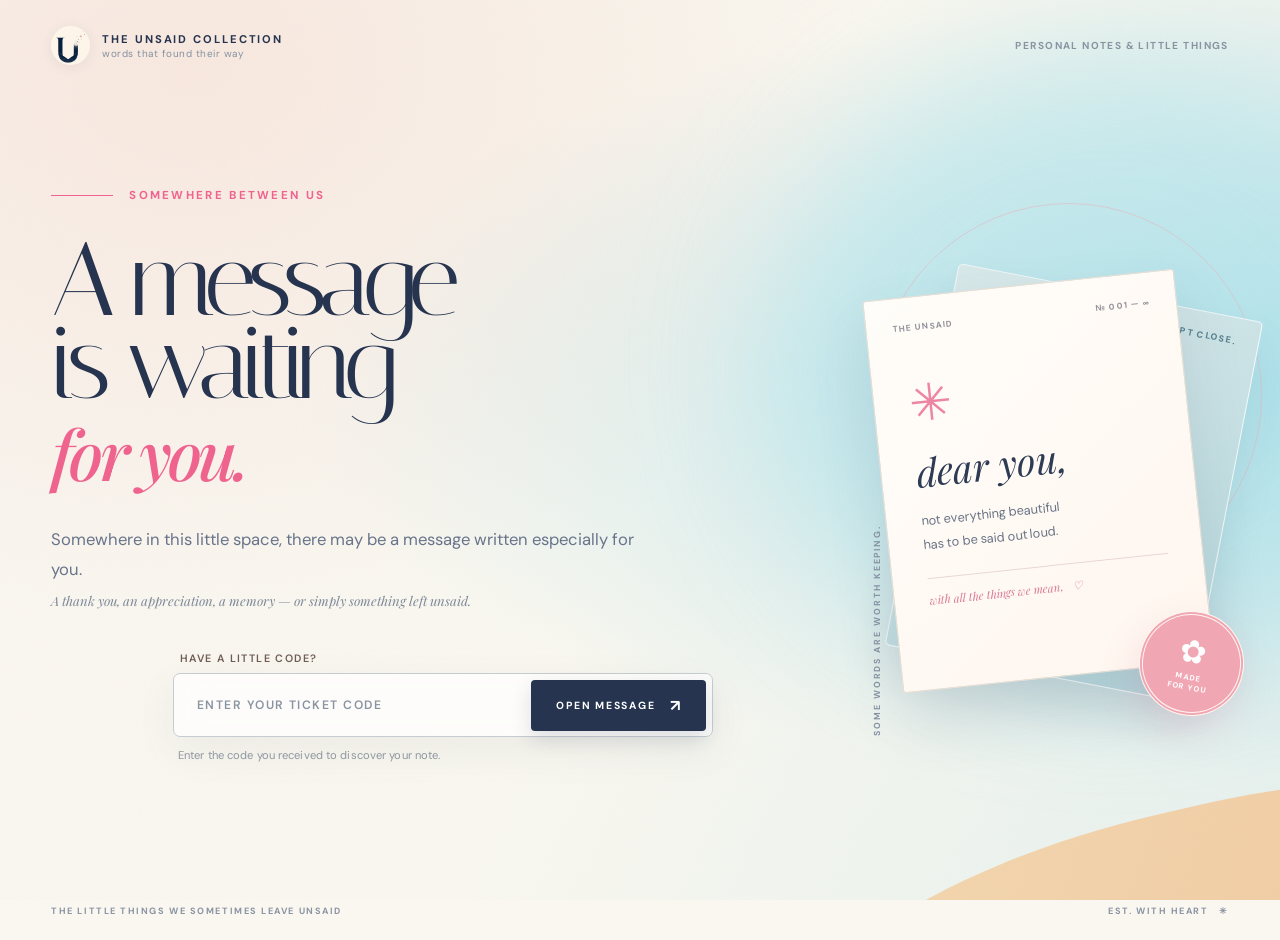
==== index.html @ 42da6a8a "Add files via upload" ====
<!DOCTYPE html>
<html lang="en">
<head>
  <meta charset="UTF-8" />
  <meta name="viewport" content="width=device-width, initial-scale=1.0" />
  <meta name="description" content="Somewhere between us, there may be a message written especially for you. Welcome to The Unsaid Collection." />
  <meta name="theme-color" content="#f8f4ee" />
  <link rel="icon" type="image/png" sizes="32x32" href="assets/branding/favicon-32.png" />
  <link rel="apple-touch-icon" href="assets/branding/favicon-192.png" />
  <title>The Unsaid Collection — A Message for You</title>
  <link rel="preconnect" href="https://fonts.googleapis.com" />
  <link rel="preconnect" href="https://fonts.gstatic.com" crossorigin />
  <link href="https://fonts.googleapis.com/css2?family=DM+Sans:wght@400;500;600;700&family=Italiana&family=Playfair+Display:ital,wght@0,400;0,500;0,600;1,500;1,600&display=swap" rel="stylesheet" />
  <link rel="stylesheet" href="css/style.css?v=unsaid-20261031" />
  <link rel="stylesheet" href="css/landing-v2.css?v=unsaid-20261031" />
  <link rel="stylesheet" href="css/unsaid-redesign.css?v=unsaid-20261031" />
</head>
<body class="landing-page dream-gate unsaid-landing">
  <div class="unsaid-atmosphere" aria-hidden="true">
    <span class="atmosphere-wash"></span>
    <span class="atmosphere-peach"></span>
    <span class="atmosphere-grain"></span>
  </div>

  <header class="dream-header unsaid-header">
    <a class="dream-brand unsaid-brand" href="index.html" aria-label="The Unsaid Collection home">
      <img class="unsaid-brand-mark" src="assets/branding/unsent-mark.png" alt="" />
      <span class="dream-brand-copy"><strong>THE UNSAID COLLECTION</strong><small>words that found their way</small></span>
    </a>
    <span class="dream-edition unsaid-edition">PERSONAL NOTES & LITTLE THINGS</span>
  </header>

  <main class="dream-main unsaid-main">
    <section class="dream-copy unsaid-copy" aria-labelledby="page-title">
      <p class="dream-kicker unsaid-kicker"><span aria-hidden="true"></span>SOMEWHERE BETWEEN US</p>
      <h1 id="page-title">A message<br />is waiting<br /><em>for you.</em></h1>
      <p class="dream-description unsaid-description">Somewhere in this little space, there may be a message written especially for you.</p>
      <p class="unsaid-whisper">A thank you, an appreciation, a memory — or simply something left unsaid.</p>

      <form id="inviteForm" class="invite-form dream-form unsaid-form" novalidate>
        <label for="inviteCode" class="unsaid-input-label">HAVE A LITTLE CODE?</label>
        <p id="formMessage" class="form-message dream-feedback" role="status" aria-live="polite"></p>
        <div class="input-wrap dream-input unsaid-input">
          <input id="inviteCode" name="inviteCode" type="text" inputmode="text" autocomplete="off" autocapitalize="characters" spellcheck="false" placeholder="ENTER YOUR TICKET CODE" maxlength="30" aria-describedby="formMessage" />
          <button id="submitButton" type="submit" aria-label="Open your message">
            <span class="button-label">OPEN MESSAGE</span><span class="button-arrow" aria-hidden="true">↗</span>
          </button>
        </div>
        <p class="unsaid-form-note">Enter the code you received to discover your note.</p>
      </form>
    </section>

    <aside class="unsaid-art" aria-hidden="true">
      <span class="unsaid-art-orbit"></span>
      <div class="unsaid-postcard-back"><span>WORDS, KEPT CLOSE.</span></div>
      <div class="unsaid-postcard">
        <div class="postcard-heading"><span>THE UNSAID</span><span>№ 001 — ∞</span></div>
        <div class="postcard-flower">✳</div>
        <div class="postcard-script">dear you,</div>
        <p>not everything beautiful<br />has to be said out loud.</p>
        <div class="postcard-rule"></div>
        <span class="postcard-signoff">with all the things we mean, &nbsp; ♡</span>
      </div>
      <div class="unsaid-art-seal"><span>✿</span><small>MADE<br />FOR YOU</small></div>
      <div class="unsaid-art-caption">SOME WORDS ARE WORTH KEEPING.</div>
    </aside>
  </main>

  <footer class="unsaid-footer"><span>THE LITTLE THINGS WE SOMETIMES LEAVE UNSAID</span><span>EST. WITH HEART &nbsp; ✳</span></footer>

  <div id="successOverlay" class="success-overlay dream-success" aria-hidden="true">
    <div class="success-portal" aria-hidden="true"><span class="success-orbit orbit-one"></span><span class="success-orbit orbit-two"></span><span class="success-star">✦</span></div>
    <div class="success-card"><p class="success-kicker">A NOTE HAS FOUND YOU</p><h2>For you, <span id="guestName">friend</span>.</h2><p>Your personal message is opening.</p><div class="loading-line"><span></span></div></div>
  </div>

  <button id="ownerResetButton" class="owner-reset-button" type="button" aria-label="Reset one-time read history"></button>
  <script src="js/messages.js?v=unsaid-20261031"></script>
  <script src="js/app.js?v=unsaid-20261031"></script>
</body>
</html>
---- css/style.css ----
:root {
  --ink: #25233a;
  --muted: #706d83;
  --paper: rgba(255, 255, 255, 0.76);
  --line: rgba(37, 35, 58, 0.13);
  --shadow: 0 30px 90px rgba(67, 54, 106, 0.18);
}

* {
  box-sizing: border-box;
}

html {
  scroll-behavior: smooth;
}

body {
  margin: 0;
  min-height: 100vh;
  font-family: "DM Sans", sans-serif;
  color: var(--ink);
  background: #f6f2fb;
  overflow-x: hidden;
}

button,
input {
  font: inherit;
}

button,
a {
  -webkit-tap-highlight-color: transparent;
}

button {
  cursor: pointer;
}

/* =========================================================
   LANDING PAGE — THE PRIVATE INVITATION
   ========================================================= */
.landing-page {
  position: relative;
  min-height: 100vh;
  display: flex;
  flex-direction: column;
  color: #f7f0e8;
  background: #0d1326;
  isolation: isolate;
}

.night-sky {
  position: fixed;
  z-index: -2;
  inset: 0;
  overflow: hidden;
  pointer-events: none;
  background:
    radial-gradient(circle at 70% 14%, rgba(120, 114, 165, 0.16), transparent 30%),
    radial-gradient(circle at 13% 84%, rgba(112, 64, 93, 0.18), transparent 31%),
    linear-gradient(145deg, #10182e 0%, #0d1326 48%, #111326 100%);
}

.aurora,
.moon-glow,
.stars,
.landing-grain {
  position: absolute;
}

.aurora {
  border-radius: 50%;
  filter: blur(75px);
  opacity: 0.34;
  animation: landing-drift 16s ease-in-out infinite;
}

.aurora-one {
  width: 540px;
  height: 410px;
  top: -180px;
  right: -100px;
  background: #7775a8;
}

.aurora-two {
  width: 430px;
  height: 430px;
  left: -180px;
  bottom: -220px;
  background: #713e5f;
  animation-delay: -7s;
}

.moon-glow {
  width: 320px;
  height: 320px;
  top: 9%;
  right: 13%;
  border-radius: 50%;
  background: rgba(247, 232, 206, 0.09);
  filter: blur(18px);
  box-shadow: 0 0 100px rgba(246, 224, 189, 0.08);
}

.stars {
  inset: 0;
  opacity: 0.36;
  background-image:
    radial-gradient(circle, rgba(255,255,255,.9) 0 1px, transparent 1.2px),
    radial-gradient(circle, rgba(255,239,218,.72) 0 1px, transparent 1.3px);
  background-position: 0 0, 35px 24px;
}

.stars-small {
  background-size: 86px 86px, 112px 112px;
  mask-image: linear-gradient(to bottom, black, transparent 84%);
}

.stars-large {
  opacity: 0.17;
  background-size: 220px 220px, 310px 310px;
  transform: translateY(-40px);
}

.landing-grain {
  inset: 0;
  opacity: 0.14;
  mix-blend-mode: soft-light;
  background-image: url("data:image/svg+xml,%3Csvg viewBox='0 0 180 180' xmlns='http://www.w3.org/2000/svg'%3E%3Cfilter id='n'%3E%3CfeTurbulence type='fractalNoise' baseFrequency='.86' numOctaves='3' stitchTiles='stitch'/%3E%3C/filter%3E%3Crect width='100%25' height='100%25' filter='url(%23n)' opacity='.55'/%3E%3C/svg%3E");
}

.landing-header,
.landing-footer,
.landing-shell {
  width: min(1240px, calc(100% - 48px));
  margin-inline: auto;
}

.landing-header {
  position: relative;
  z-index: 4;
  display: flex;
  align-items: center;
  justify-content: space-between;
  gap: 20px;
  padding: 30px 0 14px;
  border-bottom: 1px solid rgba(255,255,255,0.1);
}

.landing-brand {
  display: inline-flex;
  align-items: center;
  gap: 10px;
  color: #f6ede4;
  font-family: "Italiana", "Playfair Display", serif;
  font-size: 1.2rem;
  letter-spacing: 0.06em;
  text-decoration: none;
}

.brand-star {
  color: #d0aa7c;
  font-size: 0.85rem;
}

.landing-header p,
.landing-footer p {
  margin: 0;
  color: rgba(238, 230, 222, 0.46);
  font-size: 0.68rem;
  letter-spacing: 0.16em;
  text-transform: uppercase;
}

.landing-shell {
  position: relative;
  z-index: 2;
  flex: 1;
  display: grid;
  grid-template-columns: minmax(0, 1.02fr) minmax(430px, 0.78fr);
  align-items: center;
  gap: clamp(55px, 8vw, 120px);
  padding: 58px 0 62px;
}

.landing-copy {
  max-width: 650px;
}

.landing-kicker {
  display: flex;
  align-items: center;
  gap: 12px;
  margin: 0 0 25px;
  color: #c8a77f;
  font-size: 0.69rem;
  font-weight: 600;
  letter-spacing: 0.19em;
  text-transform: uppercase;
}

.landing-kicker span {
  width: 42px;
  height: 1px;
  background: #c8a77f;
}

.landing-copy h1 {
  margin: 0;
  color: #f7f0e8;
  font-family: "Italiana", "Playfair Display", serif;
  font-size: clamp(4rem, 7.2vw, 7.25rem);
  font-weight: 400;
  letter-spacing: -0.05em;
  line-height: 0.91;
}

.landing-copy h1 em {
  display: block;
  margin-top: 0.11em;
  color: #d4af83;
  font-family: "Playfair Display", serif;
  font-size: 0.58em;
  font-weight: 500;
  letter-spacing: -0.025em;
}

.landing-intro {
  max-width: 590px;
  margin: 32px 0 0;
  color: rgba(239, 232, 225, 0.65);
  font-size: 0.98rem;
  line-height: 1.9;
}

.landing-details {
  display: flex;
  align-items: center;
  gap: 24px;
  margin-top: 46px;
}

.landing-details > div {
  display: grid;
  grid-template-columns: auto 1fr;
  align-items: center;
  gap: 12px;
  max-width: 200px;
}

.landing-details strong {
  color: #d0aa7c;
  font-family: "Italiana", serif;
  font-size: 1.45rem;
  font-weight: 400;
}

.landing-details span {
  color: rgba(239, 232, 225, 0.53);
  font-size: 0.72rem;
  line-height: 1.45;
}

.landing-details > i {
  width: 35px;
  height: 1px;
  background: rgba(255,255,255,0.14);
}

.invitation-stage {
  position: relative;
  width: min(100%, 505px);
  justify-self: end;
  padding: 24px 18px 18px;
  perspective: 1300px;
}

.letter-stack {
  position: absolute;
  inset: 40px 30px 6px;
  transform-style: preserve-3d;
}

.paper {
  position: absolute;
  inset: 0;
  border: 1px solid rgba(67, 51, 51, 0.11);
  border-radius: 4px;
  background: #e9dfd0;
  box-shadow: 0 30px 80px rgba(0,0,0,0.28);
}

.paper-back {
  transform: rotate(6deg) translate(8px, 8px);
  opacity: 0.5;
}

.paper-middle {
  transform: rotate(-3deg) translate(-7px, 7px);
  opacity: 0.72;
}

.invitation-card {
  position: relative;
  z-index: 2;
  min-height: 565px;
  padding: clamp(34px, 5vw, 53px);
  color: #28211f;
  background:
    linear-gradient(rgba(245, 237, 224, 0.95), rgba(245, 237, 224, 0.95)),
    repeating-linear-gradient(0deg, transparent 0 30px, rgba(75,52,42,.04) 31px);
  border: 1px solid rgba(255,255,255,0.65);
  border-radius: 4px;
  box-shadow: 0 38px 100px rgba(0,0,0,0.37);
  transform: rotateY(-2deg) rotateZ(0.25deg);
  transition: transform 0.5s cubic-bezier(.2,.8,.2,1), box-shadow 0.5s ease;
}

.invitation-stage:hover .invitation-card,
.invitation-stage:focus-within .invitation-card {
  transform: rotateY(0deg) rotateZ(0deg) translateY(-4px);
  box-shadow: 0 46px 115px rgba(0,0,0,0.42);
}

.card-corners::before,
.card-corners::after,
.invitation-card::before,
.invitation-card::after {
  position: absolute;
  width: 22px;
  height: 22px;
  content: "";
  border-color: rgba(92, 69, 56, 0.34);
}

.card-corners::before { top: 15px; left: 15px; border-top: 1px solid; border-left: 1px solid; }
.card-corners::after { top: 15px; right: 15px; border-top: 1px solid; border-right: 1px solid; }
.invitation-card::before { bottom: 15px; left: 15px; border-bottom: 1px solid; border-left: 1px solid; }
.invitation-card::after { bottom: 15px; right: 15px; border-bottom: 1px solid; border-right: 1px solid; }

.invitation-heading {
  display: flex;
  align-items: center;
  justify-content: space-between;
  color: rgba(53, 42, 38, 0.45);
  font-size: 0.65rem;
  letter-spacing: 0.16em;
  text-transform: uppercase;
}

.invitation-symbol {
  color: #966346;
  font-size: 0.9rem;
}

.wax-seal {
  position: relative;
  width: 74px;
  height: 74px;
  display: grid;
  place-items: center;
  margin: 32px auto 27px;
  color: #f0d8c2;
  background:
    radial-gradient(circle at 35% 28%, rgba(255,255,255,.25), transparent 18%),
    radial-gradient(circle, #a2574a 0 58%, #844338 60% 72%, #9b5144 74%);
  border-radius: 48% 52% 46% 54% / 54% 44% 56% 46%;
  filter: drop-shadow(0 8px 10px rgba(83,38,32,.28));
  transform: rotate(-7deg);
  transition: transform 0.35s ease;
}

.invitation-stage:hover .wax-seal {
  transform: rotate(0) scale(1.04);
}

.wax-seal::after {
  position: absolute;
  inset: 11px;
  border: 1px solid rgba(249, 220, 196, 0.42);
  border-radius: 50%;
  content: "";
}

.wax-seal span {
  position: relative;
  z-index: 1;
  font-family: "Italiana", serif;
  font-size: 1.85rem;
}

.card-kicker {
  margin: 0 0 11px;
  color: #9a6a4d;
  font-size: 0.62rem;
  font-weight: 600;
  letter-spacing: 0.17em;
  text-align: center;
  text-transform: uppercase;
}

.invitation-card h2 {
  margin: 0;
  font-family: "Italiana", "Playfair Display", serif;
  font-size: clamp(2.55rem, 4vw, 3.35rem);
  font-weight: 400;
  letter-spacing: -0.04em;
  line-height: 0.95;
  text-align: center;
}

.card-description {
  max-width: 310px;
  margin: 20px auto 28px;
  color: #786b65;
  font-size: 0.82rem;
  line-height: 1.65;
  text-align: center;
}

.invite-form {
  width: 100%;
  margin: 0 auto;
}

.invite-form label {
  display: block;
  margin: 0 0 8px 2px;
  color: #6f5d55;
  font-size: 0.67rem;
  font-weight: 600;
  letter-spacing: 0.13em;
  text-transform: uppercase;
}

.input-wrap {
  display: grid;
  grid-template-columns: auto minmax(0, 1fr) auto;
  align-items: center;
  gap: 10px;
  min-height: 59px;
  padding: 6px 7px 6px 15px;
  border: 1px solid rgba(79, 58, 48, 0.2);
  background: rgba(255,255,255,0.39);
  box-shadow: inset 0 1px rgba(255,255,255,0.55);
  transition: border-color .25s ease, box-shadow .25s ease, transform .25s ease;
}

.input-wrap:focus-within {
  border-color: rgba(146, 82, 64, 0.58);
  box-shadow: 0 10px 28px rgba(75, 51, 43, 0.11), inset 0 1px rgba(255,255,255,.75);
  transform: translateY(-1px);
}

.input-wrap.error {
  border-color: rgba(165, 55, 62, 0.62);
  animation: shake 0.38s ease;
}

.input-icon {
  color: rgba(91, 68, 58, 0.45);
  font-family: "Italiana", serif;
  font-size: 1.2rem;
}

.input-wrap input {
  min-width: 0;
  width: 100%;
  padding: 12px 0;
  border: 0;
  outline: 0;
  color: #342925;
  background: transparent;
  font-size: 0.92rem;
  font-weight: 600;
  letter-spacing: 0.12em;
  text-transform: uppercase;
}

.input-wrap input::placeholder {
  color: rgba(87, 68, 61, 0.31);
}

.input-wrap button {
  min-width: 112px;
  display: inline-flex;
  align-items: center;
  justify-content: center;
  gap: 10px;
  padding: 14px 16px;
  border: 0;
  color: #f8eee4;
  background: #2e292b;
  box-shadow: 0 9px 20px rgba(41, 34, 35, 0.2);
  transition: transform .2s ease, background .2s ease, opacity .2s ease;
}

.input-wrap button:hover {
  background: #4b3936;
  transform: translateY(-2px);
}

.input-wrap button:disabled {
  cursor: progress;
  opacity: .67;
}

.input-wrap button.checking .button-arrow {
  animation: spinner .7s linear infinite;
}

.button-arrow {
  font-size: 1rem;
}

.form-feedback {
  min-height: 28px;
  display: flex;
  align-items: flex-start;
  justify-content: space-between;
  gap: 12px;
  padding: 8px 2px 0;
}

.form-message {
  margin: 0;
  color: #a13f48;
  font-size: 0.72rem;
  line-height: 1.35;
}

.form-message.success {
  color: #4d755b;
}

.form-feedback > span {
  flex: none;
  color: rgba(80, 63, 56, 0.43);
  font-size: 0.64rem;
}

.card-footer {
  display: flex;
  align-items: center;
  justify-content: center;
  gap: 10px;
  margin-top: 19px;
  color: rgba(65, 50, 44, 0.38);
  font-family: "Playfair Display", serif;
  font-size: 0.62rem;
  font-style: italic;
}

.card-footer i {
  width: 3px;
  height: 3px;
  background: #a27b64;
  border-radius: 50%;
}

.floating-note {
  position: absolute;
  z-index: 4;
  padding: 9px 13px;
  color: rgba(243, 231, 219, 0.6);
  background: rgba(12, 17, 33, 0.62);
  border: 1px solid rgba(255,255,255,0.09);
  border-radius: 999px;
  backdrop-filter: blur(12px);
  font-family: "Playfair Display", serif;
  font-size: 0.66rem;
  font-style: italic;
  white-space: nowrap;
  box-shadow: 0 12px 35px rgba(0,0,0,.18);
  animation: note-float 5s ease-in-out infinite;
}

.note-one {
  top: 9px;
  right: -47px;
}

.note-two {
  left: -59px;
  bottom: 49px;
  animation-delay: -2.3s;
}

.landing-footer {
  position: relative;
  z-index: 3;
  display: flex;
  justify-content: space-between;
  gap: 24px;
  padding: 14px 0 27px;
}

.landing-footer span {
  display: inline-block;
  margin-left: 6px;
  animation: scroll-nudge 1.8s ease-in-out infinite;
}

.reveal-item {
  opacity: 0;
  transform: translateY(18px);
  animation: reveal .85s cubic-bezier(.2,.75,.2,1) forwards;
}

.landing-header.reveal-item { animation-delay: .05s; }
.landing-copy .reveal-item:nth-child(1) { animation-delay: .12s; }
.landing-copy .reveal-item:nth-child(2) { animation-delay: .22s; }
.landing-copy .reveal-item:nth-child(3) { animation-delay: .34s; }
.landing-copy .reveal-item:nth-child(4) { animation-delay: .46s; }
.invitation-stage.reveal-item { animation-delay: .3s; }
.landing-footer.reveal-item { animation-delay: .58s; }

.success-overlay {
  position: fixed;
  z-index: 30;
  inset: 0;
  display: grid;
  place-items: center;
  padding: 24px;
  background: rgba(6, 10, 22, 0.72);
  backdrop-filter: blur(20px);
  opacity: 0;
  visibility: hidden;
  transition: opacity .4s ease, visibility .4s ease;
}

.success-overlay.active {
  opacity: 1;
  visibility: visible;
}

.success-rings {
  position: absolute;
  width: min(68vw, 660px);
  aspect-ratio: 1;
}

.success-rings span {
  position: absolute;
  inset: 0;
  border: 1px solid rgba(218, 180, 134, 0.12);
  border-radius: 50%;
  animation: ring-pulse 2s ease-out infinite;
}

.success-rings span:nth-child(2) { inset: 13%; animation-delay: -.65s; }
.success-rings span:nth-child(3) { inset: 27%; animation-delay: -1.3s; }

.success-card {
  position: relative;
  width: min(440px, 100%);
  padding: 46px 38px;
  color: #2c2523;
  text-align: center;
  background: #f3eadf;
  border: 1px solid rgba(255,255,255,0.75);
  box-shadow: 0 40px 120px rgba(0,0,0,.45);
  transform: translateY(22px) scale(.96);
  transition: transform .45s cubic-bezier(.2,.8,.2,1);
}

.success-overlay.active .success-card {
  transform: translateY(0) scale(1);
}

.success-icon {
  width: 48px;
  height: 48px;
  display: grid;
  place-items: center;
  margin: 0 auto 18px;
  color: #9e654d;
  border: 1px solid rgba(126, 82, 63, .24);
  border-radius: 50%;
}

.success-kicker {
  margin: 0;
  color: #9b6a52;
  font-size: .67rem;
  font-weight: 600;
  letter-spacing: .18em;
  text-transform: uppercase;
}

.success-card h2 {
  margin: 12px 0 9px;
  font-family: "Italiana", "Playfair Display", serif;
  font-size: 2.75rem;
  font-weight: 400;
  letter-spacing: -.04em;
}

.success-card > p:not(.success-kicker) {
  margin: 0;
  color: #746862;
}

.success-card small {
  color: #8e817a;
}

.loading-line {
  height: 2px;
  margin: 27px 0 14px;
  overflow: hidden;
  background: rgba(76, 57, 49, 0.11);
}

.loading-line span {
  display: block;
  width: 0;
  height: 100%;
  background: linear-gradient(90deg, #804a3e, #cf9f73);
}

.success-overlay.active .loading-line span {
  animation: load 1.45s ease forwards;
}

.landing-page.invite-accepted .invitation-card {
  transform: translateY(-10px) rotateX(2deg) scale(.98);
}

@keyframes landing-drift {
  0%, 100% { transform: translate3d(0,0,0) scale(1); }
  50% { transform: translate3d(34px,-18px,0) scale(1.08); }
}

@keyframes note-float {
  0%, 100% { transform: translateY(0) rotate(-1deg); }
  50% { transform: translateY(-8px) rotate(1deg); }
}

@keyframes scroll-nudge {
  0%, 100% { transform: translateY(0); opacity: .5; }
  50% { transform: translateY(4px); opacity: 1; }
}

@keyframes spinner {
  to { transform: rotate(360deg); }
}

@keyframes ring-pulse {
  0% { transform: scale(.7); opacity: 0; }
  35% { opacity: .8; }
  100% { transform: scale(1.12); opacity: 0; }
}

@media (max-width: 1020px) {
  .landing-shell {
    grid-template-columns: 1fr;
    gap: 70px;
    padding-top: 70px;
  }

  .landing-copy {
    max-width: 780px;
    text-align: center;
    justify-self: center;
  }

  .landing-kicker,
  .landing-details {
    justify-content: center;
  }

  .landing-intro {
    margin-inline: auto;
  }

  .invitation-stage {
    justify-self: center;
  }
}

@media (max-width: 620px) {
  .landing-header,
  .landing-footer,
  .landing-shell {
    width: min(100% - 28px, 1240px);
  }

  .landing-header {
    padding-top: 20px;
  }

  .landing-header p {
    display: none;
  }

  .landing-shell {
    gap: 45px;
    padding: 50px 0 36px;
  }

  .landing-copy h1 {
    font-size: clamp(3.35rem, 18vw, 5.2rem);
  }

  .landing-intro {
    font-size: .9rem;
    line-height: 1.8;
  }

  .landing-details {
    gap: 12px;
    margin-top: 35px;
  }

  .landing-details > div {
    grid-template-columns: 1fr;
    gap: 2px;
    text-align: center;
  }

  .landing-details > i {
    width: 20px;
  }

  .invitation-stage {
    padding: 10px 0;
  }

  .letter-stack {
    inset: 25px 7px 0;
  }

  .invitation-card {
    min-height: 0;
    padding: 38px 24px 34px;
    transform: none;
  }

  .invitation-stage:hover .invitation-card,
  .invitation-stage:focus-within .invitation-card {
    transform: translateY(-2px);
  }

  .wax-seal {
    width: 66px;
    height: 66px;
    margin: 27px auto 23px;
  }

  .input-wrap {
    grid-template-columns: auto minmax(0, 1fr);
    padding: 8px 9px 8px 14px;
  }

  .input-wrap button {
    grid-column: 1 / -1;
    width: 100%;
  }

  .form-feedback {
    min-height: 37px;
  }

  .floating-note {
    display: none;
  }

  .card-footer {
    gap: 7px;
    font-size: .57rem;
  }

  .landing-footer {
    justify-content: center;
    text-align: center;
  }

  .landing-footer p:last-child {
    display: none;
  }
}

.message-page {
  min-height: 100vh;
  transition: background 0.6s ease, color 0.6s ease;
}

.message-header,
.message-footer {
  position: relative;
  z-index: 5;
  display: flex;
  align-items: center;
  justify-content: space-between;
  gap: 20px;
  width: min(1180px, calc(100% - 40px));
  margin: 0 auto;
}

.message-header {
  padding: 24px 0;
}

.brand {
  color: inherit;
  font-family: "Playfair Display", serif;
  font-style: italic;
  text-decoration: none;
}

.ghost-button,
.secondary-button {
  border: 1px solid var(--theme-line, rgba(255,255,255,0.25));
  color: inherit;
  background: var(--theme-glass, rgba(255,255,255,0.08));
  backdrop-filter: blur(12px);
  transition: transform 0.2s ease, background 0.2s ease;
}

.ghost-button {
  padding: 10px 15px;
  border-radius: 999px;
  font-size: 0.78rem;
}

.ghost-button:hover,
.secondary-button:hover {
  transform: translateY(-2px);
  background: var(--theme-glass-hover, rgba(255,255,255,0.14));
}

.message-shell {
  position: relative;
  z-index: 2;
  width: min(1000px, calc(100% - 32px));
  margin: 0 auto;
}

.intro-scene {
  min-height: calc(100vh - 150px);
  display: flex;
  flex-direction: column;
  align-items: center;
  justify-content: center;
  padding: 42px 0 90px;
  text-align: center;
  transition: opacity 0.5s ease, transform 0.5s ease;
}

.intro-scene.leaving {
  opacity: 0;
  transform: translateY(-22px);
}

.envelope-wrap {
  height: 180px;
  display: grid;
  place-items: center;
  margin-bottom: 24px;
  perspective: 1000px;
}

.envelope {
  position: relative;
  width: 230px;
  height: 145px;
  padding: 0;
  border: 0;
  background: transparent;
  filter: drop-shadow(0 25px 28px rgba(0,0,0,0.18));
  transition: transform 0.25s ease;
}

.envelope:hover {
  transform: translateY(-7px) rotate(-1deg);
}

.envelope-back,
.envelope-front,
.envelope-flap {
  position: absolute;
  inset: 0;
  border-radius: 10px;
}

.envelope-back {
  background: var(--theme-envelope, #ece0f4);
}

.envelope-front {
  z-index: 3;
  clip-path: polygon(0 0, 50% 50%, 100% 0, 100% 100%, 0 100%);
  background: var(--theme-envelope-front, #dfcfe9);
}

.envelope-flap {
  z-index: 4;
  transform-origin: top;
  clip-path: polygon(0 0, 100% 0, 50% 62%);
  background: var(--theme-envelope-flap, #f4e9f9);
  transition: transform 0.75s cubic-bezier(.2,.8,.2,1), z-index 0s 0.3s;
}

.letter-preview {
  position: absolute;
  z-index: 2;
  left: 18px;
  right: 18px;
  bottom: 12px;
  height: 112px;
  padding: 22px;
  background: #fffdf8;
  border-radius: 8px;
  transition: transform 0.75s cubic-bezier(.2,.8,.2,1);
}

.letter-lines,
.letter-lines::before,
.letter-lines::after {
  display: block;
  height: 5px;
  border-radius: 99px;
  background: #ddd5cc;
  content: "";
}

.letter-lines::before {
  width: 72%;
  margin-top: 12px;
}

.letter-lines::after {
  width: 54%;
  margin-top: 12px;
}

.letter-seal {
  position: absolute;
  right: 18px;
  bottom: 15px;
  color: var(--theme-accent, #8b6da7);
}

.envelope.opened .envelope-flap {
  z-index: 1;
  transform: rotateX(180deg);
}

.envelope.opened .letter-preview {
  transform: translateY(-74px);
}

.message-kicker {
  margin: 0 0 12px;
  color: var(--theme-accent, #b8a4d9);
}

.intro-scene h1 {
  margin: 0;
  max-width: 750px;
  font-size: clamp(3.3rem, 9vw, 7rem);
  line-height: 0.95;
  color: var(--theme-heading, white);
}

.message-subtitle {
  width: min(560px, 100%);
  margin: 24px auto 30px;
  color: var(--theme-muted, rgba(255,255,255,0.72));
  line-height: 1.7;
}

.primary-button {
  display: inline-flex;
  align-items: center;
  gap: 16px;
  padding: 15px 20px;
  background: var(--theme-button, linear-gradient(135deg, #fff, #eee));
  color: var(--theme-button-text, #28233a);
}

.letter-scene {
  display: none;
  padding: 60px 0 100px;
}

.letter-scene.visible {
  display: block;
  animation: reveal 0.7s ease forwards;
}

.letter-card {
  width: min(760px, 100%);
  margin: 0 auto;
  padding: clamp(30px, 7vw, 70px);
  color: #2c2830;
  background:
    linear-gradient(rgba(255,253,248,0.94), rgba(255,253,248,0.94)),
    repeating-linear-gradient(0deg, transparent, transparent 31px, rgba(93,72,70,0.05) 32px);
  border: 1px solid rgba(255,255,255,0.78);
  border-radius: 10px;
  box-shadow: 0 35px 90px rgba(0,0,0,0.2);
  transform: rotate(-0.35deg);
}

.letter-topline {
  display: flex;
  justify-content: space-between;
  gap: 20px;
  margin-bottom: 44px;
  color: #91848d;
  font-size: 0.78rem;
  letter-spacing: 0.08em;
  text-transform: uppercase;
}

.letter-symbol {
  color: var(--theme-accent, #87639c);
}

.letter-greeting {
  margin: 0 0 30px;
  font-family: "Playfair Display", serif;
  font-size: clamp(2rem, 5vw, 3.1rem);
}

.letter-body p {
  margin: 0 0 24px;
  color: #49424a;
  font-family: "Playfair Display", serif;
  font-size: clamp(1.14rem, 2.3vw, 1.34rem);
  line-height: 1.95;
  opacity: 0;
  transform: translateY(14px);
}

.letter-body p.visible {
  animation: reveal 0.75s ease forwards;
}

.letter-closing {
  margin-top: 48px;
  padding-top: 30px;
  border-top: 1px solid rgba(51,44,48,0.12);
}

.letter-closing > p {
  color: #5e555d;
  font-style: italic;
}

.signature-block {
  display: flex;
  flex-direction: column;
  align-items: flex-end;
  gap: 7px;
  margin-top: 36px;
  color: #6f646d;
  font-family: "Playfair Display", serif;
}

.signature-block strong {
  color: #332d34;
  font-size: 1.1rem;
}

.after-message {
  width: min(640px, 100%);
  margin: 34px auto 0;
  text-align: center;
  color: var(--theme-muted, rgba(255,255,255,0.72));
}

.after-message p {
  line-height: 1.7;
}

.secondary-button {
  margin-top: 12px;
  padding: 12px 18px;
  border-radius: 999px;
}

.message-footer {
  padding: 26px 0;
  color: var(--theme-muted, rgba(255,255,255,0.55));
  font-size: 0.72rem;
}

.glow {
  position: absolute;
  border-radius: 50%;
  filter: blur(60px);
  opacity: 0.38;
  animation: float 13s ease-in-out infinite;
}

.glow-one {
  width: 480px;
  height: 480px;
  top: -180px;
  left: -150px;
  background: var(--theme-glow-one, #72568e);
}

.glow-two {
  width: 520px;
  height: 520px;
  right: -210px;
  bottom: -190px;
  background: var(--theme-glow-two, #b97b9f);
  animation-delay: -5s;
}

.particle {
  position: absolute;
  display: block;
  width: 4px;
  height: 4px;
  background: var(--theme-particle, rgba(255,255,255,0.65));
  border-radius: 50%;
  animation: drift linear infinite;
}

@keyframes reveal {
  to { opacity: 1; transform: translateY(0); }
}

@keyframes float {
  0%, 100% { transform: translate3d(0, 0, 0) scale(1); }
  50% { transform: translate3d(18px, -22px, 0) scale(1.05); }
}

@keyframes drift {
  from { transform: translateY(105vh) scale(0.6); opacity: 0; }
  12% { opacity: 0.8; }
  88% { opacity: 0.4; }
  to { transform: translateY(-20vh) scale(1.1); opacity: 0; }
}

@keyframes shake {
  0%, 100% { transform: translateX(0); }
  25% { transform: translateX(-7px); }
  75% { transform: translateX(7px); }
}

@keyframes load {
  to { width: 100%; }
}

@media (max-width: 700px) {
  .message-header,
  .message-footer {
    width: min(100% - 28px, 1180px);
  }

  .message-footer {
    align-items: flex-start;
    flex-direction: column;
  }

  .intro-scene {
    min-height: calc(100vh - 120px);
    padding-top: 24px;
  }

  .envelope {
    transform: scale(0.88);
  }

  .envelope:hover {
    transform: translateY(-5px) scale(0.88);
  }

  .letter-card {
    transform: none;
  }
}

@media (prefers-reduced-motion: reduce) {
  *, *::before, *::after {
    animation-duration: 0.01ms !important;
    animation-iteration-count: 1 !important;
    scroll-behavior: auto !important;
    transition-duration: 0.01ms !important;
  }
}


/* Smooth opening overrides */
.intro-scene {
  transition: opacity .9s cubic-bezier(.22,.7,.2,1), transform .9s cubic-bezier(.22,.7,.2,1), filter .9s ease;
}

.intro-scene.leaving {
  opacity: 0;
  transform: translateY(-14px) scale(.988);
  filter: blur(7px);
}

.envelope {
  transition: transform .35s ease, filter .35s ease;
}

.envelope.opened {
  animation: envelope-settle 1.2s cubic-bezier(.22,.76,.18,1) forwards;
}

.envelope-flap {
  transition: transform 1.08s cubic-bezier(.22,.76,.18,1), z-index 0s .42s;
}

.letter-preview {
  transition: transform 1.08s cubic-bezier(.22,.76,.18,1), box-shadow 1.08s ease;
}

.envelope.opened .letter-preview {
  transform: translateY(-82px);
  box-shadow: 0 20px 30px rgba(44, 26, 42, .14);
}

@keyframes envelope-settle {
  0% { transform: translateY(0) scale(1) rotate(0deg); }
  45% { transform: translateY(-5px) scale(1.015) rotate(-.4deg); }
  100% { transform: translateY(-2px) scale(1.01) rotate(0deg); }
}
---- css/landing-v2.css ----
/* =========================================================
   LANDING V4 — DREAM GATE
   One immersive surreal fragrance-world. No card collage,
   no instruction panel, no technical footer.
   ========================================================= */
.dream-gate {
  --dream-ink: #24304b;
  --dream-deep: #50375f;
  --dream-pink: #ed6e92;
  --dream-cream: #fff9ed;
  --dream-sky: #a9deea;
  --dream-lime: #dce9a3;
  min-height: 100svh;
  display: flex;
  flex-direction: column;
  overflow: hidden;
  color: var(--dream-ink);
  background: #a9dce7;
  isolation: isolate;
}

.dream-world {
  position: fixed;
  z-index: -5;
  inset: 0;
  overflow: hidden;
  pointer-events: none;
}

.dream-art {
  position: absolute;
  inset: 0;
  width: 100%;
  height: 100%;
}

.dream-grain,
.dream-vignette {
  position: absolute;
  inset: 0;
}

.dream-grain {
  opacity: .09;
  mix-blend-mode: multiply;
  background-image: url("data:image/svg+xml,%3Csvg viewBox='0 0 180 180' xmlns='http://www.w3.org/2000/svg'%3E%3Cfilter id='n'%3E%3CfeTurbulence type='fractalNoise' baseFrequency='.8' numOctaves='3' stitchTiles='stitch'/%3E%3C/filter%3E%3Crect width='100%25' height='100%25' filter='url(%23n)' opacity='.55'/%3E%3C/svg%3E");
}

.dream-vignette {
  background:
    linear-gradient(90deg, rgba(251, 244, 232, .88) 0%, rgba(251, 244, 232, .67) 31%, rgba(251, 244, 232, .08) 61%, transparent 100%),
    linear-gradient(180deg, rgba(255,255,255,.08), rgba(44,54,82,.08));
}

.dream-header,
.dream-main {
  width: min(1440px, calc(100% - 64px));
  margin-inline: auto;
}

.dream-header {
  position: relative;
  z-index: 8;
  display: flex;
  align-items: center;
  justify-content: space-between;
  gap: 24px;
  padding: 28px 0 12px;
}

.dream-brand {
  display: inline-flex;
  align-items: center;
  gap: 11px;
  color: var(--dream-ink);
  text-decoration: none;
}

.dream-brand-mark {
  width: 40px;
  height: 40px;
  display: grid;
  place-items: center;
  color: var(--dream-cream);
  background: var(--dream-ink);
  border-radius: 50% 50% 50% 14px;
  font-family: "Italiana", serif;
  font-size: 1.22rem;
  box-shadow: 0 12px 28px rgba(36,48,75,.17);
}

.dream-brand-copy {
  display: flex;
  flex-direction: column;
  gap: 1px;
}

.dream-brand-copy strong {
  font-size: .78rem;
  letter-spacing: .2em;
}

.dream-brand-copy small,
.dream-edition {
  color: rgba(36,48,75,.58);
  font-size: .62rem;
  letter-spacing: .12em;
}

.dream-edition {
  font-weight: 700;
}

.dream-main {
  position: relative;
  z-index: 4;
  flex: 1;
  display: flex;
  align-items: center;
  padding: clamp(44px, 7vh, 86px) 0 clamp(60px, 10vh, 110px);
}

.dream-copy {
  width: min(670px, 54vw);
  padding-left: clamp(0px, 2vw, 28px);
}

.dream-kicker {
  display: flex;
  align-items: center;
  gap: 12px;
  margin: 0 0 20px;
  color: var(--dream-pink);
  font-size: .68rem;
  font-weight: 700;
  letter-spacing: .19em;
  text-transform: uppercase;
}

.dream-kicker span {
  width: 44px;
  height: 1px;
  background: currentColor;
}

.dream-copy h1 {
  margin: 0;
  max-width: 680px;
  color: var(--dream-ink);
  font-family: "Italiana", "Playfair Display", serif;
  font-size: clamp(4.8rem, 8vw, 8.8rem);
  font-weight: 400;
  letter-spacing: -.065em;
  line-height: .79;
  text-wrap: balance;
}

.dream-copy h1 em {
  display: inline-block;
  margin-top: .13em;
  color: var(--dream-pink);
  font-family: "Playfair Display", serif;
  font-size: .64em;
  font-weight: 500;
  letter-spacing: -.035em;
}

.dream-description {
  max-width: 515px;
  margin: 30px 0 0;
  color: rgba(36,48,75,.72);
  font-size: .97rem;
  line-height: 1.8;
}

.dream-form {
  width: min(570px, 100%);
  margin-top: 34px;
}

.sr-only {
  position: absolute;
  width: 1px;
  height: 1px;
  padding: 0;
  margin: -1px;
  overflow: hidden;
  clip: rect(0,0,0,0);
  white-space: nowrap;
  border: 0;
}

.dream-input {
  position: relative;
  height: 72px;
  display: flex;
  align-items: center;
  padding: 7px 7px 7px 24px;
  border: 1px solid rgba(36,48,75,.12);
  border-radius: 999px;
  background: rgba(255,249,237,.76);
  box-shadow: 0 24px 62px rgba(62,73,106,.16);
  backdrop-filter: blur(18px);
  transition: border-color .3s ease, box-shadow .3s ease, transform .3s ease;
}

.dream-input:focus-within {
  border-color: rgba(237,110,146,.72);
  box-shadow: 0 28px 74px rgba(237,110,146,.19);
  transform: translateY(-2px);
}

.dream-input input {
  min-width: 0;
  flex: 1;
  padding: 0 14px 0 0;
  color: var(--dream-ink);
  background: transparent;
  border: 0;
  outline: 0;
  font-size: .82rem;
  font-weight: 700;
  letter-spacing: .14em;
  text-transform: uppercase;
}

.dream-input input::placeholder {
  color: rgba(36,48,75,.38);
  opacity: 1;
}

.dream-input button {
  height: 58px;
  width: auto;
  min-width: 145px;
  flex: none;
  display: inline-flex;
  align-items: center;
  justify-content: center;
  gap: 18px;
  padding: 0 22px;
  color: var(--dream-cream);
  background: var(--dream-ink);
  border: 0;
  border-radius: 999px;
  box-shadow: 0 14px 34px rgba(36,48,75,.22);
  font-size: .7rem;
  font-weight: 700;
  letter-spacing: .17em;
  transition: transform .25s ease, background .25s ease, opacity .25s ease;
}

.dream-input button:hover:not(:disabled) {
  transform: translateY(-2px) scale(1.01);
  background: var(--dream-pink);
}

.dream-input button:disabled {
  cursor: wait;
  opacity: .76;
}

.button-arrow {
  font-size: 1rem;
  letter-spacing: 0;
}

.dream-feedback {
  min-height: 22px;
  margin: 11px 0 0 24px;
  color: #a53d62;
  font-size: .72rem;
}

.dream-feedback.success {
  color: #397066;
}

.dream-input.error {
  animation: dream-shake .42s ease;
  border-color: rgba(181,55,88,.62);
  box-shadow: 0 24px 62px rgba(181,55,88,.13);
}

.dream-side-title {
  position: absolute;
  right: 5px;
  bottom: 7vh;
  display: flex;
  align-items: flex-end;
  gap: 12px;
  color: rgba(255,249,237,.84);
  text-shadow: 0 5px 22px rgba(74,54,91,.2);
}

.dream-side-title span {
  padding-bottom: 8px;
  font-size: .57rem;
  font-weight: 700;
  letter-spacing: .28em;
  writing-mode: vertical-rl;
}

.dream-side-title strong {
  font-family: "Italiana", serif;
  font-size: 4.8rem;
  font-weight: 400;
  line-height: .8;
}

/* Motion belongs to the world, not to floating cards. */
.cloud-a { animation: cloud-drift 17s ease-in-out infinite; }
.cloud-b { animation: cloud-drift 21s ease-in-out infinite reverse; }
.cloud-c { animation: cloud-drift 19s ease-in-out infinite -6s; }
.planet-a { animation: planet-float 7s ease-in-out infinite; transform-origin: 1015px 218px; }
.planet-b { animation: planet-float 8.5s ease-in-out infinite -3s; transform-origin: 1490px 165px; }
.planet-c { animation: planet-float 6.5s ease-in-out infinite -2s; transform-origin: 878px 350px; }
.butterfly-a { animation: butterfly-float 6s ease-in-out infinite; transform-origin: 970px 470px; }
.butterfly-b { animation: butterfly-float 7.5s ease-in-out infinite -2s; transform-origin: 1430px 340px; }
.flower-a { animation: flower-sway 7s ease-in-out infinite; transform-origin: 1320px 850px; }
.flower-b { animation: flower-sway 8.5s ease-in-out infinite -2s; transform-origin: 1460px 880px; }
.orbit-a { stroke-dasharray: 14 20; animation: orbit-dash 22s linear infinite; }
.orbit-b { stroke-dasharray: 7 18; animation: orbit-dash 17s linear infinite reverse; }

/* Success state: an expanding portal, not another card. */
.dream-success {
  position: fixed;
  z-index: 50;
  inset: 0;
  display: grid;
  place-items: center;
  overflow: hidden;
  color: var(--dream-ink);
  background: rgba(255,247,233,.34);
  backdrop-filter: blur(0);
  opacity: 0;
  visibility: hidden;
  transition: opacity .35s ease, visibility .35s ease, backdrop-filter .8s ease;
}

.dream-success.active {
  opacity: 1;
  visibility: visible;
  backdrop-filter: blur(18px);
}

.success-portal {
  position: absolute;
  width: min(78vw, 740px);
  aspect-ratio: 1;
  border-radius: 50%;
  background:
    radial-gradient(circle, rgba(255,249,237,.98) 0 25%, rgba(245,173,193,.84) 26% 39%, rgba(168,224,235,.74) 40% 56%, rgba(255,249,237,0) 57%);
  transform: scale(.25) rotate(-12deg);
  opacity: 0;
  transition: transform 1.05s cubic-bezier(.2,.8,.2,1), opacity .5s ease;
}

.dream-success.active .success-portal {
  transform: scale(1.5) rotate(8deg);
  opacity: 1;
}

.success-orbit {
  position: absolute;
  inset: 12%;
  border: 2px solid rgba(80,55,95,.24);
  border-radius: 50%;
}

.orbit-one { transform: rotate(18deg) scaleY(.44); }
.orbit-two { transform: rotate(-34deg) scaleY(.58); }
.success-star {
  position: absolute;
  left: 50%;
  top: 7%;
  color: #fff9e8;
  font-size: 3.4rem;
  filter: drop-shadow(0 0 16px rgba(255,255,255,.8));
}

.dream-success .success-card {
  position: relative;
  z-index: 2;
  width: min(580px, calc(100% - 42px));
  padding: 0;
  text-align: center;
  background: transparent;
  border: 0;
  box-shadow: none;
  transform: translateY(18px);
  opacity: 0;
  transition: transform .65s ease .2s, opacity .65s ease .2s;
}

.dream-success.active .success-card {
  transform: translateY(0);
  opacity: 1;
}

.dream-success .success-kicker {
  margin: 0 0 13px;
  color: var(--dream-pink);
  font-size: .66rem;
  font-weight: 700;
  letter-spacing: .2em;
  text-transform: uppercase;
}

.dream-success h2 {
  margin: 0;
  color: var(--dream-ink);
  font-family: "Italiana", serif;
  font-size: clamp(3.4rem, 7vw, 6.4rem);
  font-weight: 400;
  line-height: .95;
}

.dream-success .success-card > p:not(.success-kicker) {
  margin: 18px 0 0;
  color: rgba(36,48,75,.68);
}

.dream-success .loading-line {
  width: min(320px, 70%);
  height: 2px;
  margin: 28px auto 0;
  overflow: hidden;
  background: rgba(36,48,75,.14);
}

.dream-success .loading-line span {
  display: block;
  width: 100%;
  height: 100%;
  background: var(--dream-pink);
  transform: translateX(-100%);
}

.dream-success.active .loading-line span {
  animation: loading-sweep 1.25s ease forwards .15s;
}

@keyframes cloud-drift {
  0%,100% { transform: translateX(0); }
  50% { transform: translateX(34px); }
}

@keyframes planet-float {
  0%,100% { transform: translateY(0) rotate(0); }
  50% { transform: translateY(-18px) rotate(4deg); }
}

@keyframes butterfly-float {
  0%,100% { translate: 0 0; }
  50% { translate: 16px -18px; }
}

@keyframes flower-sway {
  0%,100% { rotate: -1.5deg; }
  50% { rotate: 2deg; }
}

@keyframes orbit-dash {
  to { stroke-dashoffset: -340; }
}

@keyframes dream-shake {
  0%,100% { transform: translateX(0); }
  25% { transform: translateX(-7px); }
  50% { transform: translateX(6px); }
  75% { transform: translateX(-3px); }
}

@keyframes loading-sweep {
  to { transform: translateX(0); }
}

@media (max-width: 1050px) {
  .dream-vignette {
    background:
      linear-gradient(90deg, rgba(251,244,232,.92) 0%, rgba(251,244,232,.72) 42%, rgba(251,244,232,.15) 75%, transparent 100%),
      linear-gradient(180deg, rgba(255,255,255,.08), rgba(44,54,82,.08));
  }

  .dream-copy {
    width: min(650px, 63vw);
  }

  .dream-copy h1 {
    font-size: clamp(4.5rem, 9.2vw, 7.2rem);
  }

  .dream-side-title {
    display: none;
  }
}

@media (max-width: 760px) {
  .dream-gate {
    min-height: 100svh;
    overflow-y: auto;
  }

  .dream-header,
  .dream-main {
    width: min(100% - 34px, 640px);
  }

  .dream-header {
    padding-top: 20px;
  }

  .dream-edition {
    display: none;
  }

  .dream-world {
    position: absolute;
    min-height: 100svh;
  }

  .dream-art {
    width: 178%;
    height: 100%;
    left: -67%;
    opacity: .96;
  }

  .dream-vignette {
    background:
      linear-gradient(180deg, rgba(251,244,232,.24) 0%, rgba(251,244,232,.38) 34%, rgba(251,244,232,.94) 69%, rgba(251,244,232,.98) 100%),
      linear-gradient(90deg, rgba(251,244,232,.38), transparent 70%);
  }

  .dream-main {
    align-items: flex-end;
    min-height: calc(100svh - 78px);
    padding: 310px 0 42px;
  }

  .dream-copy {
    width: 100%;
    padding-left: 0;
  }

  .dream-kicker {
    margin-bottom: 16px;
    font-size: .6rem;
  }

  .dream-copy h1 {
    font-size: clamp(4rem, 18vw, 6.2rem);
    line-height: .8;
  }

  .dream-description {
    max-width: 470px;
    margin-top: 22px;
    font-size: .88rem;
    line-height: 1.65;
  }

  .dream-form {
    margin-top: 25px;
  }

  .dream-input {
    height: 64px;
    padding: 6px 6px 6px 18px;
  }

  .dream-input button {
    height: 52px;
    min-width: 114px;
    gap: 10px;
    padding: 0 16px;
  }

  .dream-feedback {
    margin-left: 18px;
  }
}

@media (max-width: 430px) {
  .dream-main {
    padding-top: 270px;
  }

  .dream-copy h1 {
    font-size: clamp(3.6rem, 18.5vw, 5rem);
  }

  .dream-input input {
    font-size: .7rem;
    letter-spacing: .1em;
  }

  .dream-input button {
    min-width: 94px;
  }

  .button-arrow {
    display: none;
  }
}

@media (prefers-reduced-motion: reduce) {
  .dream-gate *,
  .dream-gate *::before,
  .dream-gate *::after {
    animation-duration: .01ms !important;
    animation-iteration-count: 1 !important;
    scroll-behavior: auto !important;
  }
}


/* Smoother handoff from landing to message */
.dream-main,
.dream-header,
.dream-world {
  transition: opacity .9s ease, transform 1.05s cubic-bezier(.22,.7,.2,1), filter 1.05s ease;
}

.landing-page.page-transition-out .dream-header,
.landing-page.page-transition-out .dream-main {
  opacity: 0;
  transform: translateY(-10px) scale(.988);
  filter: blur(10px);
}

.landing-page.page-transition-out .dream-world {
  opacity: .6;
  transform: scale(1.03);
  filter: blur(8px);
}

.dream-success.handoff {
  background: rgba(255,247,233,.62);
  backdrop-filter: blur(22px);
}

.dream-success.handoff .success-portal {
  transform: scale(1.92) rotate(12deg);
  opacity: 1;
  transition-duration: .95s;
}

.dream-success.handoff .success-card {
  opacity: 0;
  transform: translateY(-14px) scale(.97);
  transition-duration: .55s;
}


/* Contrast pass for the landing success portal */
.success-star {
  color: #fffdf4;
  text-shadow: 0 2px 8px rgba(67, 39, 72, .72), 0 0 18px rgba(67, 39, 72, .4);
}

.dream-success .success-kicker,
.dream-success h2,
.dream-success .success-card > p:not(.success-kicker) {
  text-shadow: 0 1px 2px rgba(255,255,255,.48);
}


/* Invitation already consumed */
.dream-feedback.consumed {
  color: #7b3855;
  font-weight: 600;
}

.dream-input.consumed {
  border-color: rgba(123, 56, 85, .5);
  box-shadow: 0 0 0 4px rgba(123, 56, 85, .08);
}

.dream-input.consumed input {
  color: #7b3855;
}


/* Owner-only maintenance control: intentionally invisible, bottom-left. */
.owner-reset-button {
  position: fixed;
  z-index: 70;
  left: 0;
  bottom: 0;
  width: 34px;
  height: 34px;
  padding: 0;
  border: 0;
  border-radius: 0;
  color: transparent;
  background: transparent;
  opacity: .001;
  cursor: default;
  -webkit-tap-highlight-color: transparent;
}

.owner-reset-button:hover {
  cursor: pointer;
}

.owner-reset-button:focus-visible {
  outline: 1px solid rgba(255,255,255,.18);
  outline-offset: -4px;
}


/* Feedback moved above the invitation field for better visibility */
.dream-form {
  display: flex;
  flex-direction: column;
}

.dream-feedback {
  order: 0;
  width: fit-content;
  max-width: min(100%, 520px);
  min-height: 0;
  margin: 0 0 10px 18px;
  padding: 0;
  color: #8f244e;
  font-size: .76rem;
  font-weight: 700;
  line-height: 1.45;
  letter-spacing: .015em;
  text-shadow: 0 1px 1px rgba(255,255,255,.72);
}

.dream-feedback:not(:empty) {
  padding: 8px 12px;
  background: rgba(255, 247, 242, .78);
  border: 1px solid rgba(143, 36, 78, .14);
  border-radius: 14px;
  box-shadow: 0 12px 30px rgba(86, 44, 72, .11);
  backdrop-filter: blur(10px);
}

.dream-feedback.success:not(:empty) {
  color: #2f675e;
  border-color: rgba(47, 103, 94, .16);
}

.dream-feedback.consumed:not(:empty) {
  color: #71304e;
  border-color: rgba(113, 48, 78, .18);
}

.dream-input {
  order: 1;
}

@media (max-width: 700px) {
  .dream-feedback {
    margin-left: 8px;
    margin-bottom: 9px;
    font-size: .72rem;
  }
}

/* Lift feedback away from the code field */
.dream-feedback:not(:empty) {
  transform: translateY(-20px);
}

@media (max-width: 700px) {
  .dream-feedback:not(:empty) {
    transform: translateY(-16px);
  }
}


/* FINAL FIX — feedback floats above the field without shifting the form. */
.dream-form {
  position: relative;
  display: block;
}

.dream-feedback {
  position: absolute;
  z-index: 8;
  left: 18px;
  bottom: calc(100% + 22px);
  width: max-content;
  max-width: min(520px, calc(100vw - 64px));
  min-height: 0;
  margin: 0;
  padding: 8px 12px;
  opacity: 0;
  visibility: hidden;
  transform: translateY(5px);
  pointer-events: none;
  transition: opacity .2s ease, transform .25s ease, visibility .2s ease;
}

.dream-feedback:empty {
  padding: 0;
  border: 0;
  box-shadow: none;
}

.dream-feedback:not(:empty) {
  opacity: 1;
  visibility: visible;
  transform: translateY(0);
}

.dream-input {
  position: relative;
  order: initial;
}

@media (max-width: 700px) {
  .dream-feedback {
    left: 8px;
    bottom: calc(100% + 16px);
    max-width: calc(100vw - 32px);
    margin: 0;
  }
}


/* Official UNSENT logo asset */
.dream-brand-logo {
  width: 42px;
  height: 42px;
  display: block;
  object-fit: cover;
  border: 1px solid rgba(255,255,255,.55);
  border-radius: 50% 50% 50% 14px;
  box-shadow: 0 12px 28px rgba(36,48,75,.17);
}

@media (max-width: 700px) {
  .dream-brand-logo {
    width: 38px;
    height: 38px;
  }
}

/* =========================================================
   GitHub layout fix — stable feedback and short-screen scrolling
   ========================================================= */
.dream-gate {
  overflow-x: hidden !important;
  overflow-y: auto !important;
  min-height: 100svh;
  min-height: 100dvh;
}

.dream-main {
  flex: 0 0 auto;
  min-height: calc(100svh - 82px);
  min-height: calc(100dvh - 82px);
  padding-bottom: max(84px, 10vh);
}

.dream-form {
  scroll-margin-top: 110px;
  scroll-margin-bottom: 90px;
}

.dream-feedback.is-hiding {
  opacity: 0 !important;
  visibility: hidden !important;
  transform: translateY(-7px) !important;
}

/* Laptop windows, landscape phones, and embedded browser previews can be
   very short. Keep the composition intact, but let the document scroll. */
@media (max-height: 760px) and (min-width: 761px) {
  .dream-header {
    padding-top: 18px;
    padding-bottom: 8px;
  }

  .dream-main {
    align-items: flex-start;
    min-height: auto;
    padding-top: 30px;
    padding-bottom: 110px;
  }

  .dream-copy h1 {
    font-size: clamp(3.9rem, 7vw, 6.6rem);
  }

  .dream-description {
    margin-top: 22px;
  }

  .dream-form {
    margin-top: 24px;
    margin-bottom: 24px;
  }
}

@media (max-width: 760px) {
  .dream-main {
    min-height: auto;
    padding-bottom: max(72px, calc(46px + env(safe-area-inset-bottom)));
  }

  .dream-form {
    margin-bottom: 18px;
  }
}


/* DEFINITIVE DOCUMENT SCROLL FIX — v3
   The root document scrolls. The body must never become a clipped inner scroller. */
html {
  width: 100%;
  min-height: 100%;
  overflow-x: hidden !important;
  overflow-y: scroll !important;
  -webkit-overflow-scrolling: touch;
}

body.dream-gate {
  width: 100%;
  height: auto !important;
  min-height: 100%;
  overflow: visible !important;
  overscroll-behavior-y: auto;
}

.dream-header {
  flex: 0 0 auto;
}

.dream-main {
  flex: 0 0 auto !important;
  min-height: calc(100dvh - 82px) !important;
  box-sizing: border-box;
}

.dream-copy,
.dream-form,
.dream-input {
  flex-shrink: 0;
}

/* The field must remain part of normal document height. */
.dream-form {
  padding-bottom: 28px;
}

/* Short desktop windows and embedded previews need guaranteed overflow,
   otherwise the bottom of the form can sit below the viewport without a scroll range. */
@media (max-height: 760px) and (min-width: 761px) {
  body.dream-gate {
    min-height: 700px;
  }

  .dream-main {
    min-height: 620px !important;
    align-items: flex-start !important;
    padding-top: 26px !important;
    padding-bottom: 120px !important;
  }

  .dream-form {
    padding-bottom: 44px;
  }
}

/* Mobile and narrow previews: keep the visual world, but guarantee enough
   document height for the invitation field and its warning. */
@media (max-width: 760px) {
  body.dream-gate {
    min-height: 760px;
  }

  .dream-main {
    min-height: 690px !important;
    padding-bottom: max(96px, calc(70px + env(safe-area-inset-bottom))) !important;
  }

  .dream-form {
    padding-bottom: 38px;
  }
}

/* Very short landscape phones. */
@media (max-height: 520px) {
  body.dream-gate {
    min-height: 720px;
  }

  .dream-main {
    min-height: 640px !important;
    padding-bottom: 120px !important;
  }
}

/* Feedback is transient and never changes layout. */
.dream-feedback {
  will-change: opacity, transform;
}

.dream-feedback.is-hiding,
.dream-feedback:empty {
  opacity: 0 !important;
  visibility: hidden !important;
  pointer-events: none !important;
}


/* Independent visual fallback: even if a timer is delayed, warnings fade away. */
.dream-feedback.auto-dismiss {
  animation: feedback-auto-dismiss 2.4s ease forwards;
}

@keyframes feedback-auto-dismiss {
  0%, 72% {
    opacity: 1;
    visibility: visible;
    transform: translateY(0);
  }
  100% {
    opacity: 0;
    visibility: hidden;
    transform: translateY(-7px);
  }
}
---- css/unsaid-redesign.css ----
/* THE UNSAID COLLECTION — universal editorial restyle, 31 October 2026.
   Keeps the original ticket logic, messages and 30 individualized letter designs. */
:root { --unsaid-navy:#26344f; --unsaid-pink:#ef648f; --unsaid-muted:#68748a; --unsaid-cream:#faf7f1; }

/* ====================== LANDING ====================== */
body.unsaid-landing {
  --dream-ink:var(--unsaid-navy); --dream-pink:var(--unsaid-pink);
  --dream-cream:#fff9f2;
  position:relative; display:flex; flex-direction:column; min-height:100svh;
  color:var(--unsaid-navy); background:#faf7f1;
  overflow-x:hidden; overflow-y:auto; isolation:isolate;
}
.unsaid-atmosphere { position:fixed; inset:0; z-index:-2; pointer-events:none; overflow:hidden; background:
  radial-gradient(ellipse at 15% 8%,rgba(246,222,211,.6),transparent 46%),
  radial-gradient(ellipse at 97% 43%,rgba(160,219,233,.64),transparent 54%),
  linear-gradient(115deg,#f9f5ef 0%,#f9f7ef 51%,#e5f0ed 100%); }
.atmosphere-wash { position:absolute; width:54vw; height:70vh; right:-14vw; top:5vh; border-radius:50%; background:rgba(151,220,234,.33); filter:blur(65px); }
.atmosphere-peach { position:absolute; width:67vw; height:27vw; right:-27vw; bottom:-20vw; background:linear-gradient(120deg,#f3d8b0,#efc59e); border-radius:50% 45% 0 0; transform:rotate(-13deg); }
.atmosphere-grain { position:absolute; inset:0; opacity:.11; background-image:url("data:image/svg+xml,%3Csvg xmlns='http://www.w3.org/2000/svg' width='140' height='140'%3E%3Cfilter id='a'%3E%3CfeTurbulence type='fractalNoise' baseFrequency='.82' numOctaves='3' stitchTiles='stitch'/%3E%3C/filter%3E%3Crect width='100%25' height='100%25' opacity='.18' filter='url(%23a)'/%3E%3C/svg%3E"); }
.unsaid-header,.unsaid-main { width:min(1440px,calc(100% - clamp(38px,8vw,128px))); margin-inline:auto; }
.unsaid-header { padding:26px 0 12px; position:relative; z-index:5; display:flex; align-items:center; justify-content:space-between; }
.unsaid-brand { gap:12px; }
.unsaid-brand-mark { width:39px; height:39px; object-fit:cover; border-radius:50%; box-shadow:0 2px 13px #24304b13; }
.unsaid-brand .dream-brand-copy strong { color:var(--unsaid-navy); font-size:.7rem; letter-spacing:.17em; }
.unsaid-brand .dream-brand-copy small { color:#8490a0; font-size:.62rem; letter-spacing:.05em; }
.unsaid-edition { color:#8894a1; font-size:.63rem; letter-spacing:.14em; }
.unsaid-main { display:grid; grid-template-columns:minmax(0,1.36fr) minmax(285px,.64fr); align-items:center; column-gap:2vw; flex:1; padding:clamp(32px,6vh,72px) 0 48px; }
.unsaid-copy { position:relative; z-index:2; width:auto; padding:0; }
.unsaid-kicker { margin:0 0 clamp(28px,4vh,42px); gap:16px; color:var(--unsaid-pink); font-weight:700; font-size:clamp(.66rem,.9vw,.79rem); letter-spacing:.2em; }
.unsaid-kicker span { width:62px; }
.unsaid-copy h1 { font-family:'Italiana','Bodoni MT','Didot',Georgia,serif; color:var(--unsaid-navy); font-size:clamp(5.4rem,8.1vw,10.15rem); font-weight:400; letter-spacing:-.077em; line-height:.80; text-wrap:nowrap; }
.unsaid-copy h1 em { display:inline-block; margin-top:.17em; color:var(--unsaid-pink); font-family:'Playfair Display',Georgia,serif; font-size:.66em; line-height:1.07; font-weight:500; letter-spacing:-.056em; }
.unsaid-description { margin:clamp(24px,4vh,42px) 0 0; max-width:610px; color:var(--unsaid-muted); font-size:clamp(.99rem,1.3vw,1.17rem); font-weight:400; line-height:1.75; }
.unsaid-whisper { max-width:620px; margin:6px 0 0; color:#7d8898; font-family:'Playfair Display',Georgia,serif; font-size:clamp(.82rem,1vw,.94rem); font-style:italic; line-height:1.6; }
.unsaid-form { width:min(540px,100%); margin-top:clamp(29px,4.5vh,46px); }
.unsaid-input-label { display:block; padding-left:5px; margin-bottom:9px; font-size:.64rem; font-weight:700; letter-spacing:.21em; color:#68768b; }
.unsaid-input { height:64px; padding:6px; padding-left:23px; border:1px solid #c5ccd2; border-radius:7px; background:rgba(255,255,255,.68); box-shadow:0 14px 44px rgba(39,59,86,.06); backdrop-filter:blur(10px); }
.unsaid-input:focus-within { border-color:#ed80a0; box-shadow:0 15px 43px #e96e921c; transform:none; }
.unsaid-input input { font-size:.76rem; font-weight:600; letter-spacing:.12em; }
.unsaid-input input::placeholder { color:#8993a1; }
.unsaid-input button { height:51px; min-width:175px; padding:0 18px; border-radius:4px; gap:15px; background:var(--unsaid-navy); color:white; font-size:.65rem; box-shadow:0 8px 20px #24304b25; }
.unsaid-input button:hover:not(:disabled) { background:#e97197; transform:translateY(-1px); }
.unsaid-feedback,.unsaid-form .dream-feedback { margin-left:4px; margin-top:7px; font-size:.75rem; }
.unsaid-form-note { margin:11px 0 0 5px; color:#9299a2; font-size:.7rem; letter-spacing:.01em; }
.unsaid-footer { width:min(1440px,calc(100% - clamp(38px,8vw,128px))); margin:0 auto; display:flex; justify-content:space-between; gap:20px; padding:10px 0 23px; color:#8a94a2; font-size:.57rem; font-weight:700; letter-spacing:.17em; }

/* Decorative paper vignette — subtle, not another interactive card */
.unsaid-art { position:relative; height:min(540px,61vh); min-height:350px; align-self:center; pointer-events:none; }
.unsaid-art-orbit { position:absolute; width:105%; aspect-ratio:1; border:1px solid #e6b5bf91; border-radius:50%; top:-3%; left:4%; }
.unsaid-postcard-back { position:absolute; top:13%; right:0; width:84%; height:72%; border-radius:5px; background:linear-gradient(145deg,#d8e8e9,#b6d9de); border:1px solid #ffffffbd; box-shadow:0 25px 48px #36455a16; transform:rotate(11deg); }
.unsaid-postcard-back span { position:absolute; top:17px; right:22px; color:#527d8d; font-size:.56rem; font-weight:700; letter-spacing:.16em; }
.unsaid-postcard { position:absolute; top:12%; right:9%; width:85%; height:73%; padding:clamp(20px,2.7vw,38px); border:1px solid #e9ddd2; border-radius:3px; background:linear-gradient(140deg,#fffdf9,#fff6ef); box-shadow:0 30px 60px #4a536724; transform:rotate(-6deg); display:flex; flex-direction:column; justify-content:center; align-items:flex-start; }
.postcard-heading { display:flex; justify-content:space-between; width:100%; position:absolute; top:25px; left:0; padding:0 26px; color:#92919b; font-size:.53rem; letter-spacing:.14em; font-weight:700; }
.postcard-flower { color:#ed86a3; font-size:clamp(2.5rem,4vw,4.3rem); line-height:1; margin-bottom:16px; }
.postcard-script { color:#2e3b55; font-family:'Playfair Display',Georgia,serif; font-style:italic; font-size:clamp(1.8rem,3vw,3.2rem); white-space:nowrap; }
.unsaid-postcard p { margin:12px 0 22px; color:#697486; font-size:clamp(.71rem,1vw,.91rem); line-height:1.85; }
.postcard-rule { height:1px; width:100%; background:#ead7d4; }
.postcard-signoff { margin-top:14px; color:#d87c98; font-family:'Playfair Display',Georgia,serif; font-style:italic; font-size:clamp(.66rem,.9vw,.88rem); }
.unsaid-art-seal { position:absolute; right:-4%; bottom:8%; width:105px; height:105px; border-radius:50%; background:#f1a7b3; box-shadow:0 16px 38px #d37c9e30; border:4px double #fff6f0; display:flex; flex-direction:column; align-items:center; justify-content:center; color:#fff; transform:rotate(11deg); }
.unsaid-art-seal span { font-size:2rem; line-height:1; }
.unsaid-art-seal small { margin-top:4px; font-size:.48rem; font-weight:700; letter-spacing:.14em; text-align:center; }
.unsaid-art-caption { position:absolute; left:3%; bottom:2%; color:#8591a1; letter-spacing:.22em; font-size:.55rem; font-weight:700; transform:rotate(-90deg); transform-origin:top left; }
.unsaid-landing .dream-success .success-portal { background:radial-gradient(circle,#fffaf5 0 27%,#f2c5d3cf 28% 42%,#c0e8e9ad 43% 56%,transparent 57%); }

/* ====================== LETTER INTRO ====================== */
body.message-page:not(.letter-opened) { background:radial-gradient(ellipse at 95% 15%,#c6e8e6 0%,transparent 46%),linear-gradient(135deg,#f9f2e9,#f7f5ef 68%,#e7eff0) !important; color:var(--unsaid-navy); }
.message-page:not(.letter-opened) .theme-background { opacity:0; visibility:hidden; }
.message-page .message-header,.message-page .message-shell,.message-page .message-footer { width:min(1260px,calc(100% - 64px)); }
.message-page .message-header { padding:26px 0 20px; }
.message-page:not(.letter-opened) .message-brand-copy strong { color:var(--unsaid-navy); }
.message-page:not(.letter-opened) .message-brand-copy small { color:var(--unsaid-muted); }
.message-page .message-brand-copy strong { font-size:.72rem; letter-spacing:.14em; }
.message-page .message-brand-logo { width:40px; height:40px; border-radius:50%; }
.message-page:not(.letter-opened) .music-toggle { border-color:#d5dadd; color:#344159; background:#fff9f4c7; box-shadow:0 5px 17px #26344f12; }
.message-page .intro-scene { min-height:unset; padding:12px 0 46px; }
.message-page .edition-card { min-height:610px; display:grid; grid-template-columns:minmax(0,1fr) minmax(0,1.06fr); color:var(--unsaid-navy); background:#fff9f4; border:1px solid #eee9e3; border-radius:9px; box-shadow:0 25px 75px #34466213; overflow:hidden; }
.message-page .edition-card::before { inset:16px; border:1px solid #d8d4ce6c; border-radius:4px; }
.message-page .unsaid-edition-art { min-height:610px; background:radial-gradient(circle at 50% 36%,#e2f1ec 0%,#dceae6 42%,#e8ece7 68%,#f1eae4 100%) !important; overflow:hidden; }
.message-page .unsaid-edition-art::before { z-index:0; inset:0; opacity:.09; }
.edition-visual-circle { position:absolute; width:85%; aspect-ratio:1; top:8%; left:8%; border-radius:50%; border:1px solid #fff9f5; box-shadow:0 0 0 30px #fff9f522; }
.edition-paper-stack { position:absolute; width:64%; height:63%; top:19%; left:18%; background:#fffaf5; border:1px solid #ebdad6; border-radius:2px; box-shadow:0 19px 60px #48616a2a; }
.edition-paper-stack-back { transform:translate(26px,10px) rotate(9deg); background:#f3bdc0; }
.edition-paper-stack-front { transform:rotate(-5deg); display:flex; flex-direction:column; padding:28px; }
.edition-paper-eyebrow { font-size:clamp(.44rem,.75vw,.63rem); letter-spacing:.18em; color:#8b94a0; font-weight:700; }
.edition-paper-stamp { margin-top:clamp(32px,6vh,72px); font-size:clamp(2rem,4vw,4.2rem); line-height:1; color:#efa3b5; }
.edition-paper-script { margin-top:16px; font-family:'Playfair Display',Georgia,serif; font-style:italic; font-weight:500; font-size:clamp(1.6rem,3vw,3.2rem); line-height:1.25; color:#273752; }
.edition-paper-line { margin-top:auto; height:1px; background:#e9dcd7; }
.edition-paper-footnote { padding-top:16px; color:#9c9b9d; font-weight:700; letter-spacing:.12em; font-size:.51rem; }
.edition-art-caption { position:absolute; z-index:2; left:28px; bottom:29px; color:#6b8191; font-size:.6rem; font-weight:700; letter-spacing:.21em; }
.edition-art-spark { position:absolute; right:30px; top:26px; font-size:2.5rem; color:#f4b2bf; }
.message-page .edition-copy { min-height:610px; padding:clamp(44px,5vw,72px); background:radial-gradient(ellipse at 90% 5%,#fef1f0,transparent 44%),#fffaf5; }
.message-page .edition-topline { margin-bottom:40px; color:#8c93a0; font-size:.6rem; }
.message-page .message-kicker { color:var(--unsaid-pink); font-size:.66rem; letter-spacing:.19em; }
.message-page .intro-scene h1 { color:var(--unsaid-navy); max-width:100%; font-family:'Italiana','Bodoni MT',Georgia,serif; font-size:clamp(4.3rem,7vw,7.6rem); letter-spacing:-.055em; line-height:.99; overflow-wrap:anywhere; }
.message-page .message-subtitle { margin:26px 0 16px; color:#6b7587; line-height:1.75; max-width:380px; font-size:.96rem; }
.message-page .envelope-wrap { height:124px; margin:0 0 8px; transform:scale(.75); }
.message-page .primary-button { color:#fffaf5 !important; background:var(--unsaid-navy) !important; border-radius:4px; box-shadow:0 10px 28px #26344f25 !important; }
.message-page .primary-button:hover { background:var(--unsaid-pink) !important; }
.message-page .edition-note { color:#8f98a4; font-style:italic; font-size:.74rem; }
.message-page .edition-spine { width:24px; background:var(--unsaid-navy); color:white; }
.message-page .edition-spine strong { font-family:'Italiana',Georgia,serif; }
.message-page:not(.letter-opened) .message-footer { color:#728093; text-shadow:none; }
.message-page:not(.letter-opened) .message-footer span { text-shadow:none; }
.message-page.letter-opened .message-brand-copy strong,.message-page.letter-opened .message-brand-copy small { color:#fff9f4; }
.message-page.letter-opened .music-toggle { color:#fff9f4; }
.message-page.letter-opened .letter-card { max-width:min(850px,100%); }
.message-page .finish-dialog-card { border-radius:12px; }
.message-page .goodbye-screen { background:linear-gradient(130deg,#f9f1eb,#dfeeee); color:var(--unsaid-navy); }

/* ====================== RESPONSIVE ====================== */
@media(max-width:1200px) {
 .unsaid-main { grid-template-columns:minmax(0,1.18fr) minmax(260px,.82fr); gap:12px; }
 .unsaid-copy h1 { font-size:clamp(5rem,8vw,8.6rem); }
 .unsaid-art { height:450px; }
 .unsaid-art-seal { width:86px; height:86px; }
}
@media(max-width:920px) {
 .unsaid-main { grid-template-columns:1fr; padding-top:58px; }
 .unsaid-copy { max-width:760px; }
 .unsaid-copy h1 { font-size:clamp(5.8rem,12vw,9rem); }
 .unsaid-art { position:absolute; z-index:-1; right:0; top:12vh; width:35%; opacity:.18; }
 .unsaid-footer { padding-top:44px; }
 .message-page .edition-card { grid-template-columns:.8fr 1fr; }
 .message-page .edition-copy { padding:40px 30px; }
 .message-page .intro-scene h1 { font-size:clamp(3.5rem,6.7vw,6rem); }
}
@media(max-width:700px) {
 .unsaid-header,.unsaid-main,.unsaid-footer { width:calc(100% - 42px); }
 .unsaid-header { padding:20px 0 0; }
 .unsaid-brand-mark { width:33px; height:33px; }
 .unsaid-brand .dream-brand-copy strong { font-size:.62rem; letter-spacing:.105em; }
 .unsaid-brand .dream-brand-copy small { font-size:.56rem; }
 .unsaid-edition { display:none; }
 .unsaid-main { display:block; padding:clamp(52px,10vh,90px) 0 15px; }
 .unsaid-copy h1 { font-size:clamp(4.2rem,12.5vw,6.6rem); letter-spacing:-.07em; line-height:.85; }
 .unsaid-kicker { margin-bottom:30px; font-size:.58rem; letter-spacing:.15em; gap:9px; }
 .unsaid-kicker span { width:31px; }
 .unsaid-description { font-size:.96rem; max-width:460px; margin-top:30px; }
 .unsaid-whisper { font-size:.84rem; margin-top:9px; }
 .unsaid-form { margin-top:38px; }
 .unsaid-input { height:61px; padding-left:15px; }
 .unsaid-input input { font-size:.66rem; letter-spacing:.055em; }
 .unsaid-input button { height:49px; min-width:125px; padding:0 12px; gap:8px; letter-spacing:.06em; font-size:.55rem; }
 .unsaid-art { position:relative; top:auto; right:auto; width:min(320px,85%); height:300px; min-height:0; opacity:1; margin:48px auto 8px; }
 .unsaid-postcard-back { right:6%; }
 .unsaid-postcard { right:15%; padding:25px; }
 .postcard-heading { top:15px; padding-inline:16px; font-size:.43rem; }
 .postcard-flower { font-size:2.1rem; margin-bottom:6px; }
 .postcard-script { font-size:1.7rem; }
 .unsaid-postcard p { font-size:.66rem; margin:6px 0 8px; }
 .postcard-signoff { font-size:.59rem; margin-top:9px; }
 .unsaid-art-seal { width:68px; height:68px; right:0; bottom:0; }
 .unsaid-art-seal span { font-size:1.2rem; }
 .unsaid-art-seal small { font-size:.38rem; }
 .unsaid-art-caption { display:none; }
 .unsaid-footer { padding:18px 0 21px; font-size:.48rem; letter-spacing:.08em; flex-wrap:wrap; }
 .atmosphere-peach { width:90vw; height:43vw; bottom:-22vw; right:-40vw; }
 .message-page .message-header,.message-page .message-shell,.message-page .message-footer { width:calc(100% - 30px); }
 .message-page .edition-card { display:flex; flex-direction:column; min-height:0; }
 .message-page .edition-copy { order:0; min-height:0; padding:48px 29px 34px; }
 .message-page .unsaid-edition-art { order:1; min-height:290px; }
 .message-page .edition-card::before { inset:10px; }
 .message-page .edition-topline { margin-bottom:30px; font-size:.54rem; }
 .message-page .intro-scene h1 { font-size:clamp(3.7rem,13.5vw,6rem); }
 .message-page .message-subtitle { font-size:.88rem; }
 .message-page .envelope-wrap { height:113px; transform:scale(.73); }
 .message-page .edition-note { max-width:250px; }
 .edition-paper-stack { width:55%; height:70%; top:15%; left:24%; }
 .edition-paper-stack-front { padding:20px; }
 .edition-paper-stamp { margin-top:20px; font-size:2rem; }
 .edition-paper-script { font-size:1.6rem; }
 .edition-paper-footnote { font-size:.39rem; }
 .message-page .message-brand-copy strong { font-size:.6rem; }
 .message-page .message-header { padding:17px 0 9px; }
 .message-page .message-footer { flex-wrap:wrap; }
}
@media(max-width:400px) {
 .unsaid-header,.unsaid-main,.unsaid-footer { width:calc(100% - 34px); }
 .unsaid-copy h1 { font-size:clamp(3.65rem,12.3vw,4.5rem); }
 .unsaid-input button { min-width:112px; font-size:.51rem; }
 .unsaid-input input { font-size:.6rem; }
 .message-page .edition-copy { padding:40px 22px 30px; }
 .message-page .intro-scene h1 { font-size:clamp(3.3rem,13vw,4.4rem); }
}
@media(prefers-reduced-motion:reduce) {
 .unsaid-postcard,.unsaid-postcard-back,.unsaid-art-seal { transition:none !important; animation:none !important; }
}
/* Keep the music control on the same row as the wordmark on narrow screens. */
@media (max-width:900px) {
  .message-page .message-header { flex-direction:row; align-items:center; justify-content:space-between; flex-wrap:nowrap; }
  .message-page .header-actions { width:auto; flex:none; justify-content:flex-end; }
}
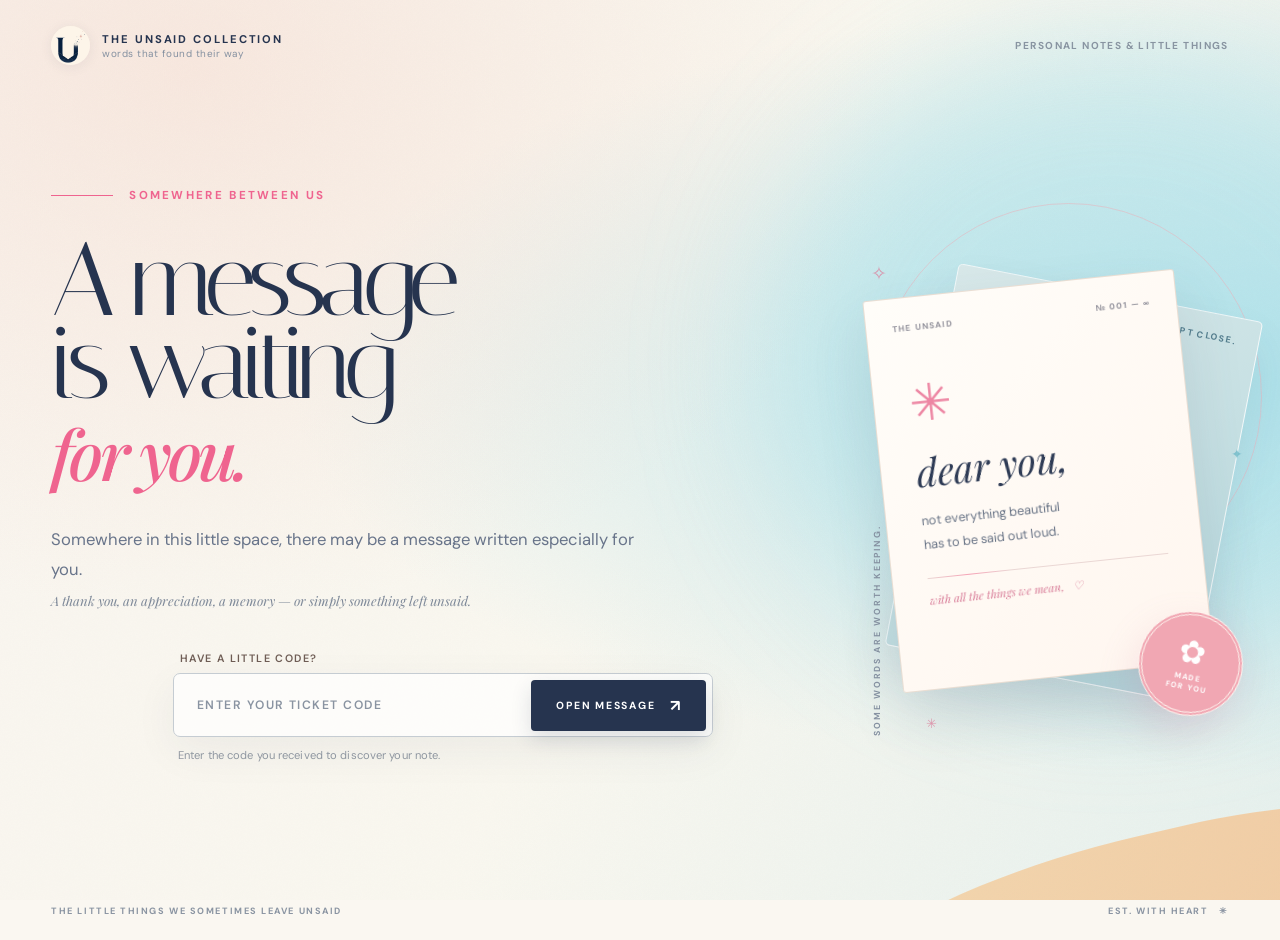
==== commit a046268b: "Add files via upload" ====
--- a/index.html
+++ b/index.html
@@ -14,12 +14,18 @@
   <link rel="stylesheet" href="css/style.css?v=unsaid-20261031" />
   <link rel="stylesheet" href="css/landing-v2.css?v=unsaid-20261031" />
   <link rel="stylesheet" href="css/unsaid-redesign.css?v=unsaid-20261031" />
+  <link rel="stylesheet" href="css/recipient-designs.css?v=unsaid-motion-20261031" />
+  <link rel="stylesheet" href="css/unsaid-motion.css?v=unsaid-motion-20261031" />
 </head>
 <body class="landing-page dream-gate unsaid-landing">
   <div class="unsaid-atmosphere" aria-hidden="true">
     <span class="atmosphere-wash"></span>
     <span class="atmosphere-peach"></span>
     <span class="atmosphere-grain"></span>
+    <span class="ambient-glimmer glimmer-one">✦</span>
+    <span class="ambient-glimmer glimmer-two">✳</span>
+    <span class="ambient-glimmer glimmer-three">✧</span>
+    <span class="ambient-glimmer glimmer-four">✦</span>
   </div>
 
   <header class="dream-header unsaid-header">
@@ -52,6 +58,9 @@
 
     <aside class="unsaid-art" aria-hidden="true">
       <span class="unsaid-art-orbit"></span>
+      <span class="art-floating-star floating-star-a">✧</span>
+      <span class="art-floating-star floating-star-b">✦</span>
+      <span class="art-floating-star floating-star-c">✳</span>
       <div class="unsaid-postcard-back"><span>WORDS, KEPT CLOSE.</span></div>
       <div class="unsaid-postcard">
         <div class="postcard-heading"><span>THE UNSAID</span><span>№ 001 — ∞</span></div>
--- a/css/recipient-designs.css
+++ b/css/recipient-designs.css
@@ -0,0 +1,288 @@
+/* =========================================================
+   THE UNSAID COLLECTION — 30 UNIQUE RECIPIENT PALETTES
+   Palette variables are available from invitation validation onward;
+   the full recipient-specific letter design only activates when opened.
+   ========================================================= */
+
+body[data-design] {
+  --rd-paper: #fffaf5;
+  --rd-ink: #473746;
+  --rd-muted: #806d7c;
+  --rd-accent: #b56d88;
+  --rd-accent2: #7f7098;
+  --rd-soft: #eedde3;
+  --rd-bg: linear-gradient(145deg,#4a3344,#6f4b5d 52%,#544766);
+  --rd-band: linear-gradient(135deg,#d990aa,#a66f99 54%,#725c8f);
+  --rd-pattern: repeating-linear-gradient(0deg, transparent 0 31px, rgba(80,50,70,.04) 32px);
+  --rd-radius: 24px 24px 24px 7px;
+  --rd-border: rgba(255,255,255,.72);
+  --rd-shadow: rgba(35,22,31,.28);
+  --rd-side: #fff7f4;
+}
+
+body.letter-opened[data-design] {
+  background: var(--rd-bg) !important;
+  color: var(--rd-side);
+  transition: background 1s ease, color .6s ease;
+}
+
+body.letter-opened[data-design] .theme-background {
+  opacity: .52;
+  transition: opacity .9s ease;
+}
+body.letter-opened[data-design] .theme-background::before,
+body.letter-opened[data-design] .theme-background::after { opacity: .22; }
+body.letter-opened[data-design] .glow { opacity: .24; }
+
+body.letter-opened[data-design] .letter-card {
+  --edition-ink: var(--rd-ink);
+  --edition-soft: var(--rd-muted);
+  --edition-accent: var(--rd-accent);
+  --edition-accent-2: var(--rd-accent2);
+  position: relative;
+  isolation: isolate;
+  color: var(--rd-ink);
+  border: 1px solid var(--rd-border);
+  border-radius: var(--rd-radius);
+  background-color: var(--rd-paper);
+  background-image: var(--rd-pattern);
+  box-shadow: 0 36px 110px var(--rd-shadow);
+  transition: background .8s ease, border-radius .8s ease, box-shadow .8s ease;
+}
+body.letter-opened[data-design] .letter-poster-band { background: var(--rd-band) !important; }
+body.letter-opened[data-design] .letter-greeting { color: var(--rd-ink); }
+body.letter-opened[data-design] .letter-topline { color: var(--rd-muted); }
+body.letter-opened[data-design] .letter-symbol,
+body.letter-opened[data-design] .band-mark { color: var(--rd-accent); }
+body.letter-opened[data-design] .letter-side-title { color: color-mix(in srgb, var(--rd-side) 72%, transparent); }
+body.letter-opened[data-design] .letter-side-title strong { color: var(--rd-side); }
+body.letter-opened[data-design] .completion-panel {
+  border-color: color-mix(in srgb, var(--rd-accent) 34%, white);
+  background: color-mix(in srgb, var(--rd-paper) 88%, transparent);
+}
+body.letter-opened[data-design] .secondary-button,
+body.letter-opened[data-design] .dialog-button-primary {
+  background: linear-gradient(135deg, var(--rd-accent), var(--rd-accent2));
+  color: #fff;
+}
+
+/* A tiny editorial label becomes part of each person's physical-looking letter. */
+body.letter-opened[data-design] .letter-card::before {
+  content: attr(data-design-label);
+  position: absolute;
+  z-index: 8;
+  right: 28px;
+  top: 164px;
+  padding: 6px 9px;
+  border: 1px solid color-mix(in srgb, var(--rd-accent) 30%, transparent);
+  border-radius: 999px;
+  color: var(--rd-accent);
+  background: color-mix(in srgb, var(--rd-paper) 88%, transparent);
+  font: 700 .52rem/1 "DM Sans", sans-serif;
+  letter-spacing: .14em;
+  text-transform: uppercase;
+  backdrop-filter: blur(8px);
+}
+
+.recipient-decor {
+  position: absolute;
+  z-index: 3;
+  inset: 0;
+  overflow: hidden;
+  pointer-events: none;
+}
+.recipient-decor span { position: absolute; display: block; }
+.recipient-decor .decor-a { width: 92px; height: 92px; right: 24px; top: 22px; border: 2px solid rgba(255,255,255,.42); border-radius: 50%; }
+.recipient-decor .decor-b { width: 150px; height: 2px; left: 12%; top: 74px; background: rgba(255,255,255,.48); transform: rotate(-8deg); }
+.recipient-decor .decor-c { width: 42px; height: 42px; left: 34px; top: 22px; border: 1px solid rgba(255,255,255,.52); transform: rotate(45deg); }
+.recipient-decor .decor-d { width: 9px; height: 9px; right: 34%; top: 42px; border-radius: 50%; background: rgba(255,255,255,.78); box-shadow: 22px 13px 0 rgba(255,255,255,.35), -18px 28px 0 rgba(255,255,255,.4); }
+
+/* 01 — ILMAN / Warm Home */
+body[data-design="warm-home"] { --rd-paper:#fffaf0;--rd-ink:#45382d;--rd-muted:#7b6959;--rd-accent:#77875d;--rd-accent2:#b78f5e;--rd-bg:radial-gradient(circle at 18% 16%,rgba(207,181,122,.25),transparent 25%),linear-gradient(145deg,#38453b,#6d654c 55%,#493f39);--rd-band:linear-gradient(135deg,#9aaa78,#d0b279 58%,#826a53);--rd-pattern:repeating-linear-gradient(0deg,transparent 0 30px,rgba(100,82,56,.045) 31px),linear-gradient(90deg,rgba(118,135,93,.055),transparent 23%);--rd-radius:16px 16px 28px 8px; }
+body[data-design="warm-home"] .decor-c{border-radius:2px;transform:rotate(45deg);}
+body[data-design="warm-home"] .decor-a{border-radius:50% 50% 8px 8px;border-width:3px;}
+
+/* 02 — RAFI / Calm Morning */
+body[data-design="calm-morning"] { --rd-paper:#fbfdff;--rd-ink:#31455a;--rd-muted:#71879a;--rd-accent:#78aeca;--rd-accent2:#d6aa69;--rd-bg:radial-gradient(circle at 50% 15%,rgba(255,220,145,.28),transparent 20%),linear-gradient(155deg,#33586b,#7596a4 55%,#d2ad78);--rd-band:radial-gradient(circle at 76% 30%,#ffe4a6 0 16%,transparent 17%),linear-gradient(150deg,#b6d8e5,#6fa2bb 58%,#e8bd7b);--rd-pattern:linear-gradient(rgba(103,157,182,.035),rgba(103,157,182,.035)),repeating-linear-gradient(0deg,transparent 0 33px,rgba(67,119,144,.04) 34px);--rd-radius:30px 30px 12px 12px; }
+body[data-design="calm-morning"] .decor-a{width:110px;height:55px;border-radius:110px 110px 0 0;border-bottom:0;top:58px;}
+body[data-design="calm-morning"] .decor-b{width:120px;top:88px;transform:rotate(0);}
+
+/* 03 — AWANG / The Captain */
+body[data-design="the-captain"] { --rd-paper:#fbf4e7;--rd-ink:#243443;--rd-muted:#637381;--rd-accent:#b88545;--rd-accent2:#233f58;--rd-bg:linear-gradient(135deg,#172b3b,#314b5c 55%,#6c573e);--rd-band:linear-gradient(135deg,#17354d,#315c72 55%,#c49b5a);--rd-pattern:linear-gradient(rgba(36,52,67,.04) 1px,transparent 1px),linear-gradient(90deg,rgba(36,52,67,.04) 1px,transparent 1px);--rd-radius:4px 24px 4px 24px; }
+body[data-design="the-captain"] .letter-card{background-size:28px 28px;}
+body[data-design="the-captain"] .decor-a{border-style:dashed;border-width:3px;}
+body[data-design="the-captain"] .decor-a::after{content:"N";position:absolute;inset:33px 0 auto;text-align:center;color:#fff;font:700 12px DM Sans;}
+
+/* 04 — ALDO / Inside Joke Ticket */
+body[data-design="inside-joke-ticket"] { --rd-paper:#fff8e7;--rd-ink:#232221;--rd-muted:#71685b;--rd-accent:#c74c3d;--rd-accent2:#1d1d1d;--rd-bg:linear-gradient(145deg,#191919,#5b2b24 58%,#be6f55);--rd-band:repeating-linear-gradient(45deg,#1c1c1c 0 24px,#c84d3e 25px 48px);--rd-pattern:repeating-linear-gradient(0deg,transparent 0 35px,rgba(0,0,0,.045) 36px);--rd-radius:8px;--rd-border:#2b2925; }
+body[data-design="inside-joke-ticket"] .letter-card{border-style:dashed;border-width:2px;}
+body[data-design="inside-joke-ticket"] .decor-c{border:3px solid #fff;border-radius:50%;}
+body[data-design="inside-joke-ticket"] .decor-b{height:4px;background:#fff;box-shadow:0 12px 0 rgba(255,255,255,.45);}
+
+/* 05 — ANJANI / Creative Support */
+body[data-design="creative-support"] { --rd-paper:#fff9f8;--rd-ink:#5a3d49;--rd-muted:#916c78;--rd-accent:#e68294;--rd-accent2:#d79858;--rd-bg:linear-gradient(145deg,#78505e,#ba7282 56%,#d89a6f);--rd-band:linear-gradient(135deg,#f0a2ad,#dc7b92 56%,#efb676);--rd-pattern:linear-gradient(90deg,transparent 0 8%,rgba(230,130,148,.06) 8% 9%,transparent 9%),repeating-linear-gradient(0deg,transparent 0 30px,rgba(89,60,72,.035) 31px);--rd-radius:18px 4px 20px 5px; }
+body[data-design="creative-support"] .decor-c{width:74px;height:22px;left:24px;top:35px;background:rgba(255,236,201,.66);border:0;transform:rotate(-8deg);}
+body[data-design="creative-support"] .decor-a{border-radius:4px;transform:rotate(7deg);}
+
+/* 06 — ASRI / Quiet Bloom */
+body[data-design="quiet-bloom"] { --rd-paper:#fffaff;--rd-ink:#54445f;--rd-muted:#8b7894;--rd-accent:#a98ac2;--rd-accent2:#d8a8ba;--rd-bg:radial-gradient(circle at 80% 10%,rgba(219,189,234,.24),transparent 23%),linear-gradient(150deg,#4b405a,#8d7097 56%,#c28fa9);--rd-band:radial-gradient(circle at 30% 42%,rgba(255,255,255,.38) 0 8%,transparent 9%),linear-gradient(135deg,#b9a0d1,#d59eb7 56%,#846f9d);--rd-pattern:radial-gradient(circle at 10% 12%,rgba(169,138,194,.055) 0 8px,transparent 9px),radial-gradient(circle at 84% 80%,rgba(216,168,186,.045) 0 10px,transparent 11px);--rd-radius:38px 38px 12px 38px; }
+body[data-design="quiet-bloom"] .decor-a,.body[data-design="quiet-bloom"] .decor-c{border-radius:50% 10% 50% 10%;}
+body[data-design="quiet-bloom"] .decor-c{border-radius:60% 15% 60% 15%;transform:rotate(22deg);}
+
+/* 07 — BERLIN / Coffee Talk */
+body[data-design="coffee-talk"] { --rd-paper:#fff7ea;--rd-ink:#553a2e;--rd-muted:#8d6d5c;--rd-accent:#b76544;--rd-accent2:#8a6847;--rd-bg:linear-gradient(145deg,#4a342b,#8a5944 58%,#c28663);--rd-band:linear-gradient(135deg,#7d4b38,#bd7352 56%,#deb17d);--rd-pattern:radial-gradient(circle at 90% 16%,transparent 0 43px,rgba(137,84,59,.08) 44px 47px,transparent 48px),repeating-linear-gradient(0deg,transparent 0 31px,rgba(92,63,45,.035) 32px);--rd-radius:12px 30px 12px 30px; }
+body[data-design="coffee-talk"] .decor-a{border:8px solid rgba(255,255,255,.25);border-radius:50%;}
+body[data-design="coffee-talk"] .decor-a::after{content:"";position:absolute;right:-24px;top:24px;width:22px;height:32px;border:6px solid rgba(255,255,255,.25);border-left:0;border-radius:0 18px 18px 0;}
+
+/* 08 — AUL / Keep Growing */
+body[data-design="keep-growing"] { --rd-paper:#fbfff7;--rd-ink:#384a38;--rd-muted:#6e806d;--rd-accent:#75a26c;--rd-accent2:#c7a35e;--rd-bg:linear-gradient(145deg,#32483a,#648369 55%,#9b8158);--rd-band:linear-gradient(135deg,#7cad78,#9fbc84 58%,#d1aa62);--rd-pattern:linear-gradient(110deg,transparent 0 88%,rgba(117,162,108,.06) 89% 90%,transparent 91%),repeating-linear-gradient(0deg,transparent 0 34px,rgba(56,74,56,.035) 35px);--rd-radius:28px 8px 28px 8px; }
+body[data-design="keep-growing"] .decor-b{width:4px;height:120px;left:55px;top:18px;transform:rotate(-20deg);background:rgba(255,255,255,.54);}
+body[data-design="keep-growing"] .decor-c{border-radius:80% 0 80% 0;left:76px;top:30px;}
+body[data-design="keep-growing"] .decor-d{left:34px;top:50px;box-shadow:none;width:30px;height:16px;border-radius:80% 0 80% 0;transform:rotate(-35deg);}
+
+/* 09 — MAS ZIDAN / Insight Notebook */
+body[data-design="insight-notebook"] { --rd-paper:#f8f5e9;--rd-ink:#263d37;--rd-muted:#64766f;--rd-accent:#557b69;--rd-accent2:#c39042;--rd-bg:linear-gradient(145deg,#1f3932,#446156 55%,#80633d);--rd-band:linear-gradient(135deg,#36594e,#6c8c70 54%,#ba8d46);--rd-pattern:linear-gradient(rgba(49,82,72,.055) 1px,transparent 1px),linear-gradient(90deg,rgba(49,82,72,.055) 1px,transparent 1px);--rd-radius:5px 22px 5px 22px; }
+body[data-design="insight-notebook"] .letter-card{background-size:22px 22px;}
+body[data-design="insight-notebook"] .decor-c{transform:rotate(0);border-radius:50%;box-shadow:0 0 0 9px rgba(255,255,255,.08);}
+
+/* 10 — MAS DIMAS / Mentor Letter */
+body[data-design="mentor-letter"] { --rd-paper:#fffdf7;--rd-ink:#34312f;--rd-muted:#736f69;--rd-accent:#8e765c;--rd-accent2:#454342;--rd-bg:linear-gradient(145deg,#2b2a29,#55514c 58%,#8c735c);--rd-band:linear-gradient(135deg,#4a4845,#756a5e 56%,#af9273);--rd-pattern:repeating-linear-gradient(0deg,transparent 0 33px,rgba(52,49,47,.033) 34px);--rd-radius:3px;--rd-border:#bcae9c; }
+body[data-design="mentor-letter"] .letter-card{border-width:3px;outline:1px solid rgba(142,118,92,.28);outline-offset:-11px;}
+body[data-design="mentor-letter"] .decor-a{border-radius:0;border-width:1px;transform:rotate(45deg);}
+
+/* 11 — FAWAZ / After KKN */
+body[data-design="after-kkn"] { --rd-paper:#fffaf1;--rd-ink:#3d4b58;--rd-muted:#71808b;--rd-accent:#527da0;--rd-accent2:#c47b4e;--rd-bg:linear-gradient(145deg,#354a59,#5f7783 55%,#a06d50);--rd-band:linear-gradient(135deg,#527f9d,#7ca3b7 55%,#c77d4d);--rd-pattern:repeating-linear-gradient(0deg,transparent 0 34px,rgba(61,75,88,.04) 35px);--rd-radius:18px; }
+body[data-design="after-kkn"] .letter-card{outline:7px solid rgba(255,255,255,.22);outline-offset:-13px;}
+body[data-design="after-kkn"] .decor-c{border-radius:50%;transform:rotate(0);}
+
+/* 12 — JEKI / Midnight Chaos */
+body[data-design="midnight-chaos"] { --rd-paper:#111722;--rd-ink:#e9f5ef;--rd-muted:#a7b9b0;--rd-accent:#a8ff58;--rd-accent2:#46b7ff;--rd-bg:radial-gradient(circle at 15% 15%,rgba(174,255,88,.16),transparent 24%),linear-gradient(145deg,#060910,#111b2b 55%,#253f54);--rd-band:linear-gradient(135deg,#0a111d,#213554 50%,#83c94c);--rd-pattern:linear-gradient(rgba(168,255,88,.035) 1px,transparent 1px),linear-gradient(90deg,rgba(70,183,255,.035) 1px,transparent 1px);--rd-radius:4px 28px 4px 28px;--rd-border:rgba(168,255,88,.35); }
+body[data-design="midnight-chaos"] .letter-card{background-size:26px 26px;box-shadow:0 0 0 1px rgba(70,183,255,.2),0 36px 120px rgba(0,0,0,.6);}
+body[data-design="midnight-chaos"] .letter-card::before{color:#a8ff58;background:#101722;border-color:#a8ff58;}
+body[data-design="midnight-chaos"] .decor-b{height:6px;background:#a8ff58;transform:rotate(17deg);}
+body[data-design="midnight-chaos"] .decor-c{border-color:#46b7ff;transform:rotate(18deg);}
+
+/* 13 — OMAR / Chill Note */
+body[data-design="chill-note"] { --rd-paper:#f7fafb;--rd-ink:#394650;--rd-muted:#72818b;--rd-accent:#60788a;--rd-accent2:#d27a43;--rd-bg:linear-gradient(145deg,#34414c,#63717a 58%,#9d6447);--rd-band:linear-gradient(135deg,#596f80,#82919a 54%,#d07a44);--rd-pattern:repeating-linear-gradient(0deg,transparent 0 35px,rgba(57,70,80,.035) 36px);--rd-radius:24px 24px 8px 8px; }
+body[data-design="chill-note"] .decor-a{width:140px;height:70px;border-radius:999px;transform:rotate(-12deg);}
+
+/* 14 — SHELLIN / Cute Secretary */
+body[data-design="cute-secretary"] { --rd-paper:#fffaff;--rd-ink:#58435f;--rd-muted:#89718f;--rd-accent:#b68ac7;--rd-accent2:#ec9eb6;--rd-bg:linear-gradient(145deg,#604c6a,#9676a5 55%,#c27c9d);--rd-band:linear-gradient(135deg,#bea0d2,#dda1bc 58%,#8b7db5);--rd-pattern:linear-gradient(90deg,rgba(182,138,199,.05) 0 1px,transparent 1px),linear-gradient(rgba(236,158,182,.04) 0 1px,transparent 1px);--rd-radius:26px 7px 26px 7px; }
+body[data-design="cute-secretary"] .letter-card{background-size:24px 24px;}
+body[data-design="cute-secretary"] .decor-c{width:70px;height:22px;left:22px;top:26px;background:rgba(255,243,183,.72);border:0;transform:rotate(-5deg);}
+body[data-design="cute-secretary"] .decor-a{border-radius:12px;border-style:dotted;}
+
+/* 15 — ISMA / Learning To Drive */
+body[data-design="learning-to-drive"] { --rd-paper:#f7fffb;--rd-ink:#36504b;--rd-muted:#708b84;--rd-accent:#62a995;--rd-accent2:#7c91a6;--rd-bg:linear-gradient(145deg,#2c514b,#659081 55%,#718394);--rd-band:linear-gradient(135deg,#64aa98,#8cc5b4 55%,#7f93a8);--rd-pattern:repeating-linear-gradient(90deg,transparent 0 48px,rgba(54,80,75,.045) 49px 50px);--rd-radius:30px 5px 30px 5px; }
+body[data-design="learning-to-drive"] .decor-b{width:260px;height:4px;left:-18px;top:77px;background:repeating-linear-gradient(90deg,#fff 0 22px,transparent 22px 38px);transform:rotate(8deg);}
+body[data-design="learning-to-drive"] .decor-a{width:66px;height:66px;border-width:6px;box-shadow:inset 0 0 0 10px rgba(255,255,255,.08);}
+
+/* 16 — ARA / Soft Peach */
+body[data-design="soft-peach"] { --rd-paper:#fffaf7;--rd-ink:#65504b;--rd-muted:#9b7e76;--rd-accent:#e6a28b;--rd-accent2:#d9b0bd;--rd-bg:linear-gradient(145deg,#765a55,#b57f75 55%,#c99ca9);--rd-band:linear-gradient(135deg,#f1b49e,#e7a98f 52%,#d6a8b8);--rd-pattern:radial-gradient(circle at 12% 18%,rgba(230,162,139,.05) 0 6px,transparent 7px),radial-gradient(circle at 82% 78%,rgba(217,176,189,.05) 0 8px,transparent 9px);--rd-radius:42px 42px 42px 10px; }
+body[data-design="soft-peach"] .decor-c{border-radius:90% 0 90% 0;transform:rotate(28deg);}
+body[data-design="soft-peach"] .decor-d{background:#fff;opacity:.7;}
+
+/* 17 — AZZA / Hello Sunshine */
+body[data-design="hello-sunshine"] { --rd-paper:#fffdf2;--rd-ink:#4a5060;--rd-muted:#7e8291;--rd-accent:#e3b642;--rd-accent2:#75a9d2;--rd-bg:radial-gradient(circle at 72% 15%,rgba(255,217,79,.3),transparent 22%),linear-gradient(145deg,#55758f,#86a9c2 57%,#cda943);--rd-band:radial-gradient(circle at 76% 46%,#ffd95c 0 19%,transparent 20%),linear-gradient(135deg,#83b5d8,#a7cae3 58%,#e1b343);--rd-pattern:repeating-linear-gradient(0deg,transparent 0 34px,rgba(74,80,96,.035) 35px);--rd-radius:30px 30px 30px 5px; }
+body[data-design="hello-sunshine"] .decor-a{width:75px;height:75px;border:8px solid rgba(255,255,255,.45);box-shadow:0 0 0 12px rgba(255,255,255,.08);}
+body[data-design="hello-sunshine"] .decor-b{width:110px;transform:rotate(18deg);}
+
+/* 18 — HANA / Long Talk */
+body[data-design="long-talk"] { --rd-paper:#fff9fa;--rd-ink:#61444d;--rd-muted:#94727c;--rd-accent:#c98297;--rd-accent2:#9d7995;--rd-bg:linear-gradient(145deg,#684b56,#9b6b7a 55%,#786277);--rd-band:linear-gradient(135deg,#d696a8,#b77b91 54%,#8f748e);--rd-pattern:radial-gradient(ellipse at 14% 18%,rgba(201,130,151,.045) 0 50px,transparent 51px);--rd-radius:20px; }
+body[data-design="long-talk"] .decor-a{width:135px;height:62px;border-radius:999px;}
+body[data-design="long-talk"] .decor-a::after{content:"";position:absolute;right:20px;bottom:-14px;border:10px solid transparent;border-top-color:rgba(255,255,255,.42);transform:rotate(-24deg);}
+body[data-design="long-talk"] .decor-c{border-radius:999px;width:68px;height:30px;transform:none;}
+
+/* 19 — AMANDA / Friendly Postcard */
+body[data-design="friendly-postcard"] { --rd-paper:#fffdf5;--rd-ink:#46506a;--rd-muted:#7a8399;--rd-accent:#8c94c9;--rd-accent2:#cf8b6d;--rd-bg:linear-gradient(145deg,#545c7d,#7d84a6 55%,#ad755e);--rd-band:repeating-linear-gradient(135deg,#8993c8 0 26px,#fff3e8 26px 44px,#cf8b6d 44px 70px,#fff3e8 70px 88px);--rd-pattern:repeating-linear-gradient(0deg,transparent 0 35px,rgba(70,80,106,.035) 36px);--rd-radius:3px; }
+body[data-design="friendly-postcard"] .letter-card{outline:1px dashed rgba(70,80,106,.22);outline-offset:-14px;}
+body[data-design="friendly-postcard"] .decor-a{border-radius:4px;border-style:dashed;transform:rotate(5deg);}
+
+/* 20 — NADYA / Gentle Note */
+body[data-design="gentle-note"] { --rd-paper:#fffaf2;--rd-ink:#56606a;--rd-muted:#89919a;--rd-accent:#8ba6b7;--rd-accent2:#b9a782;--rd-bg:linear-gradient(145deg,#5b676f,#83929a 55%,#9f9177);--rd-band:linear-gradient(135deg,#9eb4c0,#bac9cd 55%,#b9a77f);--rd-pattern:linear-gradient(105deg,transparent 0 90%,rgba(139,166,183,.05) 91% 92%,transparent 93%);--rd-radius:36px 8px 36px 8px; }
+body[data-design="gentle-note"] .decor-c{border-radius:90% 0 90% 0;transform:rotate(-20deg);}
+body[data-design="gentle-note"] .decor-b{width:4px;height:100px;left:68px;top:28px;transform:rotate(16deg);}
+
+/* 21 — AFI / Happy Confetti */
+body[data-design="happy-confetti"] { --rd-paper:#fffafa;--rd-ink:#5b455e;--rd-muted:#8f748f;--rd-accent:#e77976;--rd-accent2:#9d78cc;--rd-bg:linear-gradient(145deg,#745066,#b56777 53%,#8062a3);--rd-band:radial-gradient(circle at 15% 20%,#ffd6a6 0 3%,transparent 4%),radial-gradient(circle at 60% 25%,#fff 0 2%,transparent 3%),linear-gradient(135deg,#ee817d,#c36e92 54%,#9c76cc);--rd-pattern:radial-gradient(circle at 8% 10%,rgba(231,121,118,.07) 0 4px,transparent 5px),radial-gradient(circle at 80% 30%,rgba(157,120,204,.06) 0 5px,transparent 6px);--rd-radius:24px 24px 24px 24px; }
+body[data-design="happy-confetti"] .decor-a{width:18px;height:18px;border-radius:2px;transform:rotate(23deg);box-shadow:-100px 24px 0 rgba(255,255,255,.48),-58px 68px 0 rgba(255,255,255,.31),20px 55px 0 rgba(255,255,255,.5);}
+body[data-design="happy-confetti"] .decor-c{width:12px;height:32px;border:0;background:#fff;border-radius:999px;transform:rotate(-28deg);}
+
+/* 22 — SARAH / The Leader */
+body[data-design="the-leader"] { --rd-paper:#fffaf0;--rd-ink:#1f2e42;--rd-muted:#697486;--rd-accent:#b8944f;--rd-accent2:#203e61;--rd-bg:radial-gradient(circle at 50% 12%,rgba(205,168,85,.18),transparent 24%),linear-gradient(145deg,#101d31,#203c60 58%,#715d37);--rd-band:linear-gradient(135deg,#132844,#244b72 56%,#b38d45);--rd-pattern:linear-gradient(90deg,transparent 0 7%,rgba(184,148,79,.06) 7% 7.2%,transparent 7.2% 92%,rgba(184,148,79,.06) 92% 92.2%,transparent 92.2%);--rd-radius:2px;--rd-border:#b89a61;--rd-shadow:rgba(5,13,24,.55); }
+body[data-design="the-leader"] .letter-card{border-width:2px;outline:1px solid rgba(184,148,79,.28);outline-offset:-14px;}
+body[data-design="the-leader"] .letter-card::before{border-radius:0;color:#9b793d;border-color:#b8944f;letter-spacing:.22em;}
+body[data-design="the-leader"] .decor-a{border:1px solid #d8bd7f;border-radius:0;transform:rotate(45deg);}
+body[data-design="the-leader"] .decor-c{border-color:#d8bd7f;border-radius:50%;box-shadow:0 0 0 8px rgba(216,189,127,.12);}
+
+/* 23 — NAWRA / Main Character Energy */
+body[data-design="main-character-energy"] { --rd-paper:#fafbff;--rd-ink:#394065;--rd-muted:#777fa6;--rd-accent:#4fc7df;--rd-accent2:#8b67d8;--rd-bg:radial-gradient(circle at 20% 18%,rgba(79,199,223,.22),transparent 24%),linear-gradient(145deg,#39446d,#6554a0 55%,#3b94ad);--rd-band:conic-gradient(from 210deg at 50% 50%,#4ec8df,#8b66d9,#f5c1e0,#4ec8df);--rd-pattern:linear-gradient(115deg,transparent 0 49%,rgba(79,199,223,.045) 49% 51%,transparent 51%);--rd-radius:38px 8px 38px 8px; }
+body[data-design="main-character-energy"] .decor-a{border-radius:0;transform:rotate(45deg);box-shadow:0 0 0 10px rgba(255,255,255,.08);}
+body[data-design="main-character-energy"] .decor-b{height:3px;transform:rotate(-22deg);box-shadow:0 16px 0 rgba(255,255,255,.35),0 -16px 0 rgba(255,255,255,.25);}
+body[data-design="main-character-energy"] .decor-d{width:14px;height:14px;border-radius:0;transform:rotate(45deg);}
+
+/* 24 — LIANA / Most Memorable */
+body[data-design="most-memorable"] { --rd-paper:#fff8f4;--rd-ink:#5d2639;--rd-muted:#90606f;--rd-accent:#b94668;--rd-accent2:#743045;--rd-bg:radial-gradient(circle at 75% 10%,rgba(240,150,170,.18),transparent 23%),linear-gradient(145deg,#6e263f,#9f3c5c 54%,#c87888);--rd-band:radial-gradient(circle at 74% 30%,rgba(255,226,218,.35),transparent 18%),linear-gradient(135deg,#7e2d47,#c45571 56%,#e39a9d);--rd-pattern:radial-gradient(circle at 12% 16%,rgba(185,70,104,.06) 0 8px,transparent 9px),repeating-linear-gradient(0deg,transparent 0 32px,rgba(93,38,57,.035) 33px);--rd-radius:36px 36px 8px 36px;--rd-shadow:rgba(80,20,42,.42); }
+body[data-design="most-memorable"] .letter-card{outline:1px solid rgba(185,70,104,.22);outline-offset:-13px;}
+body[data-design="most-memorable"] .decor-a{width:118px;height:86px;border-radius:4px;transform:rotate(7deg);box-shadow:inset 0 -18px 0 rgba(255,255,255,.18);}
+body[data-design="most-memorable"] .decor-c{border-radius:70% 0 70% 0;transform:rotate(24deg);}
+body[data-design="most-memorable"] .decor-b{height:1px;width:210px;transform:rotate(-11deg);}
+
+/* 25 — KINANN / Expression Pack */
+body[data-design="expression-pack"] { --rd-paper:#fffdf4;--rd-ink:#544e66;--rd-muted:#898199;--rd-accent:#e0b63e;--rd-accent2:#a284c7;--rd-bg:linear-gradient(145deg,#666078,#9a88ad 55%,#c2a14a);--rd-band:linear-gradient(135deg,#ead06f,#d9b54c 50%,#ad91ce);--rd-pattern:radial-gradient(circle at 14% 16%,rgba(160,132,199,.055) 0 10px,transparent 11px),radial-gradient(circle at 82% 76%,rgba(224,182,62,.055) 0 8px,transparent 9px);--rd-radius:26px; }
+body[data-design="expression-pack"] .decor-a{border-radius:50%;}
+body[data-design="expression-pack"] .decor-a::before{content:"T T";position:absolute;inset:30px 0 auto;text-align:center;color:#fff;font:800 17px DM Sans;letter-spacing:.15em;}
+body[data-design="expression-pack"] .decor-c{border-radius:50%;transform:none;}
+body[data-design="expression-pack"] .decor-c::after{content:":)";position:absolute;inset:9px 0 auto;text-align:center;color:#fff;font:800 16px DM Sans;}
+
+/* 26 — AGATHA / Reliable One */
+body[data-design="reliable-one"] { --rd-paper:#f9fff8;--rd-ink:#2f503f;--rd-muted:#688272;--rd-accent:#4d9271;--rd-accent2:#a99156;--rd-bg:linear-gradient(145deg,#244637,#52765e 55%,#82744f);--rd-band:linear-gradient(135deg,#4e8e70,#78a88b 55%,#b69c5e);--rd-pattern:linear-gradient(90deg,rgba(77,146,113,.045) 0 1px,transparent 1px),repeating-linear-gradient(0deg,transparent 0 30px,rgba(47,80,63,.035) 31px);--rd-radius:8px 28px 8px 28px; }
+body[data-design="reliable-one"] .letter-card{background-size:28px 100%,100% 31px;}
+body[data-design="reliable-one"] .decor-c{border-radius:3px;transform:none;}
+body[data-design="reliable-one"] .decor-c::after{content:"✓";position:absolute;left:8px;top:0;color:#fff;font:800 34px DM Sans;}
+body[data-design="reliable-one"] .decor-b{width:105px;left:92px;top:43px;transform:none;box-shadow:0 18px 0 rgba(255,255,255,.28),0 36px 0 rgba(255,255,255,.18);}
+
+/* 27 — IPEH / Chaos Department */
+body[data-design="chaos-department"] { --rd-paper:#fff9f1;--rd-ink:#603348;--rd-muted:#966c7b;--rd-accent:#f26b3f;--rd-accent2:#e24391;--rd-bg:linear-gradient(135deg,#682c4c,#b73970 48%,#e2643e);--rd-band:conic-gradient(from 80deg,#f16b3f,#e13f8f,#ffb643,#f16b3f);--rd-pattern:linear-gradient(125deg,transparent 0 47%,rgba(242,107,63,.045) 48% 52%,transparent 53%),radial-gradient(circle at 80% 20%,rgba(226,67,145,.05) 0 7px,transparent 8px);--rd-radius:8px 38px 8px 38px; }
+body[data-design="chaos-department"] .letter-card{transform:rotate(-.35deg);}
+body[data-design="chaos-department"] .decor-a{border-radius:0;transform:rotate(18deg);border-width:5px;}
+body[data-design="chaos-department"] .decor-b{width:210px;height:9px;background:#fff;transform:rotate(-19deg);}
+body[data-design="chaos-department"] .decor-c{border:0;background:#ffcb4b;clip-path:polygon(50% 0,62% 34%,98% 34%,69% 56%,80% 100%,50% 72%,20% 100%,31% 56%,2% 34%,38% 34%);transform:none;}
+body[data-design="chaos-department"] .decor-d{box-shadow:35px 22px 0 #fff,-46px 34px 0 rgba(255,255,255,.65),70px 52px 0 #ffcb4b;}
+
+/* 28 — ADEL / Brighter Days */
+body[data-design="brighter-days"] { --rd-paper:#fffaf4;--rd-ink:#4e5866;--rd-muted:#7c8795;--rd-accent:#ef9a70;--rd-accent2:#79acd2;--rd-bg:radial-gradient(circle at 50% 10%,rgba(255,207,122,.35),transparent 24%),linear-gradient(160deg,#4e7695,#8ab0c7 56%,#e49a72);--rd-band:radial-gradient(circle at 50% 105%,#ffd68a 0 28%,transparent 29%),linear-gradient(180deg,#7db4d4,#c2d9e5 65%,#f0a078);--rd-pattern:linear-gradient(180deg,rgba(121,172,210,.035),rgba(239,154,112,.03));--rd-radius:32px 32px 12px 12px; }
+body[data-design="brighter-days"] .decor-a{width:145px;height:72px;border-radius:145px 145px 0 0;border-bottom:0;top:68px;}
+body[data-design="brighter-days"] .decor-b{top:86px;transform:none;width:165px;}
+
+/* 29 — JO / Walking Encyclopedia */
+body[data-design="walking-encyclopedia"] { --rd-paper:#f8fbff;--rd-ink:#2f3d63;--rd-muted:#69769a;--rd-accent:#536fd0;--rd-accent2:#38a6be;--rd-bg:radial-gradient(circle at 18% 18%,rgba(56,166,190,.18),transparent 22%),linear-gradient(145deg,#1e2d55,#3b4f84 55%,#26798c);--rd-band:linear-gradient(135deg,#243968,#536fd0 54%,#38a6be);--rd-pattern:linear-gradient(rgba(83,111,208,.055) 1px,transparent 1px),linear-gradient(90deg,rgba(56,166,190,.05) 1px,transparent 1px);--rd-radius:10px 30px 10px 30px; }
+body[data-design="walking-encyclopedia"] .letter-card{background-size:24px 24px;}
+body[data-design="walking-encyclopedia"] .decor-a{border-style:dotted;border-width:2px;box-shadow:0 0 0 18px rgba(255,255,255,.05);}
+body[data-design="walking-encyclopedia"] .decor-d{box-shadow:35px -2px 0 rgba(255,255,255,.75),72px 20px 0 rgba(255,255,255,.45),-42px 18px 0 rgba(255,255,255,.55),-75px -5px 0 rgba(255,255,255,.3);}
+body[data-design="walking-encyclopedia"] .decor-b{height:1px;transform:rotate(13deg);box-shadow:0 18px 0 rgba(255,255,255,.2);}
+
+/* 30 — ASYA / Pedan Energy */
+body[data-design="pedan-energy"] { --rd-paper:#fff8ef;--rd-ink:#5f2f37;--rd-muted:#91636a;--rd-accent:#b53c4f;--rd-accent2:#e17a3c;--rd-bg:linear-gradient(145deg,#5e1e30,#8e3042 52%,#c75b32);--rd-band:linear-gradient(135deg,#84283c,#b93b4e 52%,#e57c3d);--rd-pattern:repeating-linear-gradient(0deg,transparent 0 34px,rgba(95,47,55,.035) 35px);--rd-radius:6px 34px 6px 34px; }
+body[data-design="pedan-energy"] .decor-b{width:240px;height:4px;left:7%;top:52px;background:transparent;border-top:4px solid rgba(255,255,255,.62);border-radius:50%;transform:rotate(5deg);box-shadow:0 18px 0 -1px rgba(255,255,255,.36),0 36px 0 -2px rgba(255,255,255,.22);}
+body[data-design="pedan-energy"] .decor-a{border-radius:8px 50% 8px 50%;transform:rotate(18deg);}
+
+/* Mobile polish */
+@media (max-width: 700px) {
+  body.letter-opened[data-design] .letter-card::before { top: 145px; right: 18px; max-width: 55%; overflow:hidden; text-overflow:ellipsis; white-space:nowrap; }
+  body.letter-opened[data-design] .letter-card { border-radius: clamp(8px, var(--rd-radius), 28px); }
+  .recipient-decor .decor-a { transform: scale(.78); transform-origin: top right; }
+  body[data-design="chaos-department"] .letter-card { transform:none; }
+}
+
+@media (prefers-reduced-motion: no-preference) {
+  body.letter-opened[data-design] .letter-card { animation: recipient-card-arrive .72s cubic-bezier(.2,.78,.18,1) both; }
+  body[data-design="main-character-energy"] .recipient-decor .decor-d,
+  body[data-design="happy-confetti"] .recipient-decor .decor-d,
+  body[data-design="chaos-department"] .recipient-decor .decor-d { animation: recipient-spark 2.8s ease-in-out infinite; }
+  body[data-design="quiet-bloom"] .recipient-decor .decor-c,
+  body[data-design="most-memorable"] .recipient-decor .decor-c { animation: recipient-float 4s ease-in-out infinite; }
+}
+@keyframes recipient-card-arrive { from{opacity:.65;transform:translateY(22px) scale(.985)} to{opacity:1;transform:translateY(0) scale(1)} }
+@keyframes recipient-spark { 0%,100%{opacity:.42;transform:scale(.85) rotate(45deg)} 50%{opacity:1;transform:scale(1.18) rotate(65deg)} }
+@keyframes recipient-float { 0%,100%{translate:0 0} 50%{translate:0 -8px} }
--- a/css/unsaid-motion.css
+++ b/css/unsaid-motion.css
@@ -0,0 +1,328 @@
+/* THE UNSAID COLLECTION — motion + the recipient's own palette.
+   This file intentionally comes AFTER the existing layout styles.
+   All 30 palettes come from recipient-designs.css (single source of truth). */
+
+/* ── Scene 1: a quiet, living invitation ── */
+.unsaid-landing .atmosphere-wash {
+  will-change: transform;
+  animation: unsaid-wash-drift 17s ease-in-out infinite alternate;
+}
+.unsaid-landing .atmosphere-peach {
+  animation: unsaid-peach-drift 20s ease-in-out infinite alternate;
+  transform-origin: 60% 80%;
+}
+.unsaid-landing .unsaid-brand { animation: unsaid-rise-in .85s .03s both; }
+.unsaid-landing .unsaid-kicker { animation: unsaid-rise-in .85s .12s both; }
+.unsaid-landing .unsaid-copy h1 { animation: unsaid-rise-in 1.15s .22s both; }
+.unsaid-landing .unsaid-description { animation: unsaid-rise-in .95s .43s both; }
+.unsaid-landing .unsaid-whisper { animation: unsaid-rise-in .95s .56s both; }
+.unsaid-landing .unsaid-form { animation: unsaid-rise-in 1s .68s both; }
+.unsaid-landing .unsaid-footer { animation: unsaid-rise-in 1s .85s both; }
+.unsaid-landing .unsaid-art { animation: unsaid-art-arrive 1.3s .4s both; }
+.unsaid-art .unsaid-postcard {
+  animation: unsaid-postcard-hover 6.8s ease-in-out infinite;
+  will-change: transform;
+}
+.unsaid-art .unsaid-postcard-back { animation: unsaid-back-hover 7.9s ease-in-out infinite; }
+.unsaid-art .unsaid-art-orbit { animation: unsaid-orbit-breathe 9s ease-in-out infinite; }
+.unsaid-art .unsaid-art-seal { animation: unsaid-seal-sway 5.6s ease-in-out infinite; }
+.unsaid-art .postcard-flower { animation: unsaid-flower-spark 4.6s ease-in-out infinite; }
+.unsaid-art .postcard-rule { position:relative; overflow:hidden; }
+.unsaid-art .postcard-rule::after {
+  content:""; position:absolute; inset:0; width:35%;
+  background:linear-gradient(90deg, transparent, #f5a1b5, transparent);
+  animation: unsaid-rule-shimmer 6s ease-in-out infinite;
+}
+.unsaid-landing .ambient-glimmer {
+  position:absolute; z-index:1; display:block;
+  font-family: Georgia, serif; font-size:clamp(16px,2vw,28px);
+  color:#e999b4; opacity:0;
+  text-shadow:0 0 18px #f4b4cb4d;
+  animation: unsaid-glimmer 7s ease-in-out infinite;
+}
+.unsaid-landing .glimmer-one { top:15%; left:9%; animation-delay:-1s; }
+.unsaid-landing .glimmer-two { top:29%; right:12%; color:#96bac8; font-size:15px; animation-delay:-4s; }
+.unsaid-landing .glimmer-three { bottom:28%; left:48%; color:#c6a6a4; font-size:19px; animation-delay:-2.4s; }
+.unsaid-landing .glimmer-four { bottom:10%; right:17%; color:#dfa7b8; font-size:12px; animation-delay:-5.2s; }
+.unsaid-art .art-floating-star {
+  position:absolute; z-index:7; font-family:Georgia,serif; font-size:19px;
+  opacity:.8; color:#dc829e; pointer-events:none;
+  animation: unsaid-star-float 5s ease-in-out infinite;
+}
+.art-floating-star.floating-star-a { top:8%; left:3%; animation-delay:-2.1s; }
+.art-floating-star.floating-star-b { top:42%; right:-4%; font-size:14px; color:#6eb9c7; animation-delay:-3.7s; }
+.art-floating-star.floating-star-c { bottom:5%; left:18%; font-size:13px; animation-delay:-.9s; }
+
+/* The accepted ticket already knows the exact recipient; soften into their palette. */
+body.unsaid-landing[data-design] .dream-success.success-overlay {
+  background:
+    radial-gradient(circle at 55% 30%, color-mix(in srgb, var(--rd-accent) 36%, transparent), transparent 60%),
+    linear-gradient(140deg,
+      color-mix(in srgb, var(--rd-accent) 48%, #243044),
+      color-mix(in srgb, var(--rd-accent2) 43%, #152333));
+  transition:background .6s ease, opacity .45s ease, visibility .4s ease;
+}
+body.unsaid-landing[data-design] .success-card {
+  background:var(--rd-paper);
+  color:var(--rd-ink);
+  border:1px solid color-mix(in srgb, var(--rd-accent) 35%, white);
+  box-shadow:0 38px 100px #1423333d;
+}
+body.unsaid-landing[data-design] .success-card h2 { color:var(--rd-ink); }
+body.unsaid-landing[data-design] .success-kicker { color:var(--rd-accent); }
+body.unsaid-landing[data-design] .success-card > p:not(.success-kicker) { color:var(--rd-muted); }
+body.unsaid-landing[data-design] .loading-line span { background:linear-gradient(90deg,var(--rd-accent),var(--rd-accent2)); }
+body.unsaid-landing[data-design] .success-portal { filter:hue-rotate(0deg); animation:unsaid-portal-breathe 2.6s ease-in-out infinite; }
+
+/* ── Scene 2: all colors derived from the matching unique letter ── */
+body.message-page[data-design]:not(.letter-opened) {
+  background:
+    radial-gradient(ellipse at 90% 8%, color-mix(in srgb,var(--rd-accent2) 24%, transparent), transparent 48%),
+    radial-gradient(ellipse at 4% 94%, color-mix(in srgb,var(--rd-accent) 20%, transparent), transparent 54%),
+    linear-gradient(140deg,
+      color-mix(in srgb,var(--rd-paper) 88%,#f8eadd),
+      color-mix(in srgb,var(--rd-paper) 84%,var(--rd-accent2))) !important;
+  color:var(--rd-ink);
+}
+.message-page[data-design] .edition-card {
+  border-color:color-mix(in srgb,var(--rd-accent) 18%,white);
+  box-shadow:0 26px 76px color-mix(in srgb, var(--rd-accent2) 16%,transparent);
+}
+.message-page[data-design] .edition-card::before {
+  border-color:color-mix(in srgb,var(--rd-accent) 20%,transparent);
+}
+.message-page[data-design] .unsaid-edition-art {
+  background:
+    radial-gradient(circle at 52% 33%, color-mix(in srgb, var(--rd-paper) 65%, white), transparent 48%),
+    radial-gradient(ellipse at 0% 100%,color-mix(in srgb,var(--rd-accent2) 30%, white),transparent 66%),
+    linear-gradient(140deg,
+      color-mix(in srgb, var(--rd-paper) 60%, var(--rd-accent)),
+      color-mix(in srgb, var(--rd-paper) 60%, var(--rd-accent2))) !important;
+}
+.message-page[data-design] .edition-copy {
+  background:
+    radial-gradient(ellipse at 95% 5%,color-mix(in srgb,var(--rd-accent) 9%,transparent),transparent 55%),
+    color-mix(in srgb, var(--rd-paper) 96%, white);
+}
+.message-page[data-design] .edition-paper-stack-front {
+  background:color-mix(in srgb,var(--rd-paper) 94%,white);
+  border-color:color-mix(in srgb,var(--rd-accent) 28%,white);
+}
+.message-page[data-design] .edition-paper-stack-back {
+  background:color-mix(in srgb,var(--rd-accent) 50%,var(--rd-paper));
+  border-color:color-mix(in srgb,var(--rd-accent) 32%,white);
+}
+.message-page[data-design] .edition-visual-circle {
+  border-color:color-mix(in srgb,var(--rd-accent) 27%,white);
+  box-shadow:0 0 0 30px color-mix(in srgb,var(--rd-paper) 42%,transparent);
+}
+.message-page[data-design] .edition-paper-stamp,
+.message-page[data-design] .edition-art-spark { color:var(--rd-accent); }
+.message-page[data-design] .edition-paper-script,
+.message-page[data-design] .intro-scene h1 { color:var(--rd-ink); }
+.message-page[data-design] .message-kicker { color:var(--rd-accent); }
+.message-page[data-design] .message-subtitle,
+.message-page[data-design] .edition-note { color:var(--rd-muted); }
+.message-page[data-design] .edition-spine { background:var(--rd-ink); }
+.message-page[data-design] .primary-button { background:var(--rd-ink) !important; }
+.message-page[data-design] .primary-button:hover { background:var(--rd-accent) !important; }
+.message-page[data-design] .edition-paper-eyebrow,
+.message-page[data-design] .edition-paper-footnote,
+.message-page[data-design] .edition-art-caption,
+.message-page[data-design] .edition-topline { color:var(--rd-muted); }
+.message-page[data-design] .edition-paper-line { background:color-mix(in srgb,var(--rd-accent) 25%,transparent); }
+
+/* The dynamic palette actually follows the person from the cover to the letter.
+   The final letter gets its already-existing rich rd-bg and individual art. */
+body.message-page[data-design] .theme-transition {
+  background:var(--rd-bg) !important;
+}
+body.message-page[data-design] .theme-transition::before {
+  content:""; position:absolute; inset:-30%; pointer-events:none;
+  background:radial-gradient(circle at 53% 47%,color-mix(in srgb, var(--rd-accent) 32%,transparent),transparent 47%);
+  animation:unsaid-transition-veil 3.6s ease-in-out infinite;
+}
+body.message-page[data-design] .transition-caption {
+  color:var(--rd-side);
+  text-shadow:0 2px 20px #1b203066;
+}
+.theme-transition .transition-progress {
+  position:absolute; top:calc(50% + 50px); left:50%; z-index:5;
+  width:min(165px,42vw); height:2px; overflow:hidden;
+  border-radius:2px; background:#ffffff4d; transform:translateX(-50%);
+  opacity:0; transition:opacity .2s ease;
+}
+.theme-transition.active .transition-progress { opacity:.9; }
+.theme-transition .transition-progress span {
+  display:block; width:100%; height:100%;
+  background:linear-gradient(90deg,transparent,#fff,transparent);
+  transform:translateX(-100%);
+}
+.theme-transition.active .transition-progress span { animation:unsaid-progress-sweep 1.35s ease-out forwards; }
+
+/* gentle entrance motion in personalized pre-letter scene */
+.message-page:not(.letter-opened) .edition-card { animation:unsaid-cover-arrive .95s .16s both; }
+.message-page:not(.letter-opened) .edition-topline { animation:unsaid-rise-in .8s .3s both; }
+.message-page:not(.letter-opened) .message-kicker { animation:unsaid-rise-in .85s .43s both; }
+.message-page:not(.letter-opened) .intro-scene h1 { animation:unsaid-rise-in .95s .51s both; }
+.message-page:not(.letter-opened) .message-subtitle { animation:unsaid-rise-in .85s .62s both; }
+.message-page:not(.letter-opened) .envelope-wrap { animation:unsaid-rise-in .85s .72s both; }
+.message-page:not(.letter-opened) .primary-button { animation:unsaid-rise-in .85s .82s both; }
+.message-page:not(.letter-opened) .edition-paper-stack-front {
+  animation:unsaid-paper-front 6.4s ease-in-out infinite;
+  will-change:transform;
+}
+.message-page:not(.letter-opened) .edition-paper-stack-back {
+  animation:unsaid-paper-back 7.6s ease-in-out infinite;
+}
+.message-page:not(.letter-opened) .edition-art-spark { animation:unsaid-star-float 4.4s ease-in-out infinite; }
+.message-page:not(.letter-opened) .edition-visual-circle { animation:unsaid-orbit-breathe 8s ease-in-out infinite; }
+.message-page:not(.letter-opened) .edition-floating-accent {
+  position:absolute; z-index:3; display:block;
+  font-family:Georgia,serif;
+  color:var(--rd-accent); opacity:.72;
+  animation:unsaid-star-float 5s ease-in-out infinite;
+}
+.message-page .edition-floating-accent.accent-a { top:12%; left:13%; font-size:18px; animation-delay:-1.7s; }
+.message-page .edition-floating-accent.accent-b { right:11%; top:58%; font-size:22px; color:var(--rd-accent2); animation-delay:-3.1s; }
+.message-page .edition-floating-accent.accent-c { bottom:17%; left:10%; font-size:14px; animation-delay:-4.2s; }
+.message-page:not(.letter-opened) .edition-art-caption { animation:unsaid-rise-in 1s .7s both; }
+
+@keyframes unsaid-rise-in {
+  from { opacity:0; transform:translate3d(0,19px,0); filter:blur(3px); }
+  to { opacity:1; transform:translate3d(0,0,0); filter:blur(0); }
+}
+@keyframes unsaid-art-arrive {
+  from { opacity:0; transform:translate3d(28px,12px,0) scale(.97); }
+  to { opacity:1; transform:translate3d(0,0,0) scale(1); }
+}
+@keyframes unsaid-cover-arrive {
+  from { opacity:0; transform:translateY(22px) scale(.988); }
+  to { opacity:1; transform:translateY(0) scale(1); }
+}
+@keyframes unsaid-wash-drift {
+  from { transform:translate3d(-3%,-2%,0) scale(1); }
+  to { transform:translate3d(8%,4%,0) scale(1.1); }
+}
+@keyframes unsaid-peach-drift {
+  from { transform:rotate(-13deg) translate3d(0,0,0) scale(1); }
+  to { transform:rotate(-9deg) translate3d(-35px,-17px,0) scale(1.06); }
+}
+@keyframes unsaid-postcard-hover {
+  0%,100% { transform:rotate(-6deg) translateY(0); }
+  50% { transform:rotate(-4.4deg) translateY(-13px); }
+}
+@keyframes unsaid-back-hover {
+  0%,100% { transform:rotate(11deg) translateY(0); }
+  50% { transform:rotate(9deg) translateY(8px); }
+}
+@keyframes unsaid-seal-sway {
+  0%,100% { transform:rotate(11deg) translateY(0); }
+  50% { transform:rotate(17deg) translateY(-9px); }
+}
+@keyframes unsaid-orbit-breathe {
+  0%,100% { transform:scale(1); opacity:.7; }
+  50% { transform:scale(1.055); opacity:.38; }
+}
+@keyframes unsaid-flower-spark {
+  0%,100% { transform:rotate(0) scale(1); opacity:1; }
+  50% { transform:rotate(11deg) scale(1.075); opacity:.76; }
+}
+@keyframes unsaid-rule-shimmer {
+  0%,20% { transform:translateX(-180%); }
+  58%,100% { transform:translateX(400%); }
+}
+@keyframes unsaid-glimmer {
+  0%,100% { opacity:0; transform:translateY(5px) scale(.7) rotate(-10deg); }
+  38% { opacity:.45; transform:translateY(-6px) scale(1.1) rotate(18deg); }
+  65% { opacity:.2; transform:translateY(-9px) scale(.9) rotate(23deg); }
+}
+@keyframes unsaid-star-float {
+  0%,100% { transform:translateY(0) rotate(-8deg) scale(.93); opacity:.55; }
+  50% { transform:translateY(-12px) rotate(12deg) scale(1.15); opacity:.94; }
+}
+@keyframes unsaid-paper-front {
+  0%,100% { transform:rotate(-5deg) translateY(0); }
+  50% { transform:rotate(-3deg) translateY(-10px); }
+}
+@keyframes unsaid-paper-back {
+  0%,100% { transform:translate(26px,10px) rotate(9deg); }
+  50% { transform:translate(28px,18px) rotate(11deg); }
+}
+@keyframes unsaid-transition-veil {
+  0%,100% { transform:scale(.92) rotate(-3deg); opacity:.6; }
+  50% { transform:scale(1.09) rotate(3deg); opacity:1; }
+}
+@keyframes unsaid-progress-sweep { from { transform:translateX(-100%); } to { transform:translateX(100%); } }
+@keyframes unsaid-portal-breathe {
+  0%,100% { transform:scale(1); opacity:.8; }
+  50% { transform:scale(1.12); opacity:1; }
+}
+
+/* Keep the motion decorative: do not block touch or force overflow on phones. */
+@media(max-width:700px) {
+  .unsaid-landing .glimmer-two,.unsaid-landing .glimmer-three { display:none; }
+  .unsaid-art .art-floating-star.floating-star-b { right:0; }
+  .message-page:not(.letter-opened) .edition-paper-stack-front { animation-duration:7.5s; }
+  .message-page .edition-floating-accent.accent-b { right:4%; }
+}
+@media(prefers-reduced-motion:reduce) {
+  .unsaid-landing .atmosphere-wash,
+  .unsaid-landing .atmosphere-peach,
+  .unsaid-landing .unsaid-brand,
+  .unsaid-landing .unsaid-kicker,
+  .unsaid-landing .unsaid-copy h1,
+  .unsaid-landing .unsaid-description,
+  .unsaid-landing .unsaid-whisper,
+  .unsaid-landing .unsaid-form,
+  .unsaid-landing .unsaid-footer,
+  .unsaid-landing .unsaid-art,
+  .unsaid-art .unsaid-postcard,
+  .unsaid-art .unsaid-postcard-back,
+  .unsaid-art .unsaid-art-orbit,
+  .unsaid-art .unsaid-art-seal,
+  .unsaid-art .postcard-flower,
+  .unsaid-art .postcard-rule::after,
+  .unsaid-landing .ambient-glimmer,
+  .unsaid-art .art-floating-star,
+  body.unsaid-landing[data-design] .success-portal,
+  .message-page:not(.letter-opened) .edition-card,
+  .message-page:not(.letter-opened) .edition-topline,
+  .message-page:not(.letter-opened) .message-kicker,
+  .message-page:not(.letter-opened) .intro-scene h1,
+  .message-page:not(.letter-opened) .message-subtitle,
+  .message-page:not(.letter-opened) .envelope-wrap,
+  .message-page:not(.letter-opened) .primary-button,
+  .message-page:not(.letter-opened) .edition-paper-stack-front,
+  .message-page:not(.letter-opened) .edition-paper-stack-back,
+  .message-page:not(.letter-opened) .edition-art-spark,
+  .message-page:not(.letter-opened) .edition-visual-circle,
+  .message-page:not(.letter-opened) .edition-floating-accent,
+  .message-page:not(.letter-opened) .edition-art-caption,
+  body.message-page[data-design] .theme-transition::before,
+  .theme-transition.active .transition-progress span {
+    animation:none !important;
+  }
+  .message-page:not(.letter-opened) .edition-paper-stack-front { transform:rotate(-5deg); }
+  .message-page:not(.letter-opened) .edition-paper-stack-back { transform:translate(26px,10px) rotate(9deg); }
+  .unsaid-art .unsaid-postcard { transform:rotate(-6deg); }
+  .unsaid-art .unsaid-postcard-back { transform:rotate(11deg); }
+  .unsaid-art .unsaid-art-seal { transform:rotate(11deg); }
+  .unsaid-landing .ambient-glimmer { opacity:.25; }
+}
+/* Preserve the deliberate 75%-scale envelope during its entrance. */
+.message-page:not(.letter-opened) .envelope-wrap { animation-name:unsaid-envelope-arrive; }
+@keyframes unsaid-envelope-arrive {
+  from { opacity:0; transform:translateY(18px) scale(.75); }
+  to { opacity:1; transform:translateY(0) scale(.75); }
+}
+/* Even the small envelope and its seal adopt the personal design. */
+body.message-page[data-design] {
+  --theme-envelope:color-mix(in srgb,var(--rd-accent) 65%,var(--rd-paper));
+  --theme-envelope-front:color-mix(in srgb,var(--rd-accent) 78%,var(--rd-ink));
+  --theme-envelope-flap:color-mix(in srgb,var(--rd-accent) 31%,var(--rd-paper));
+}
+body.message-page[data-design]:not(.letter-opened) .music-toggle {
+  color:var(--rd-ink);
+  border-color:color-mix(in srgb,var(--rd-accent) 22%,white);
+}
